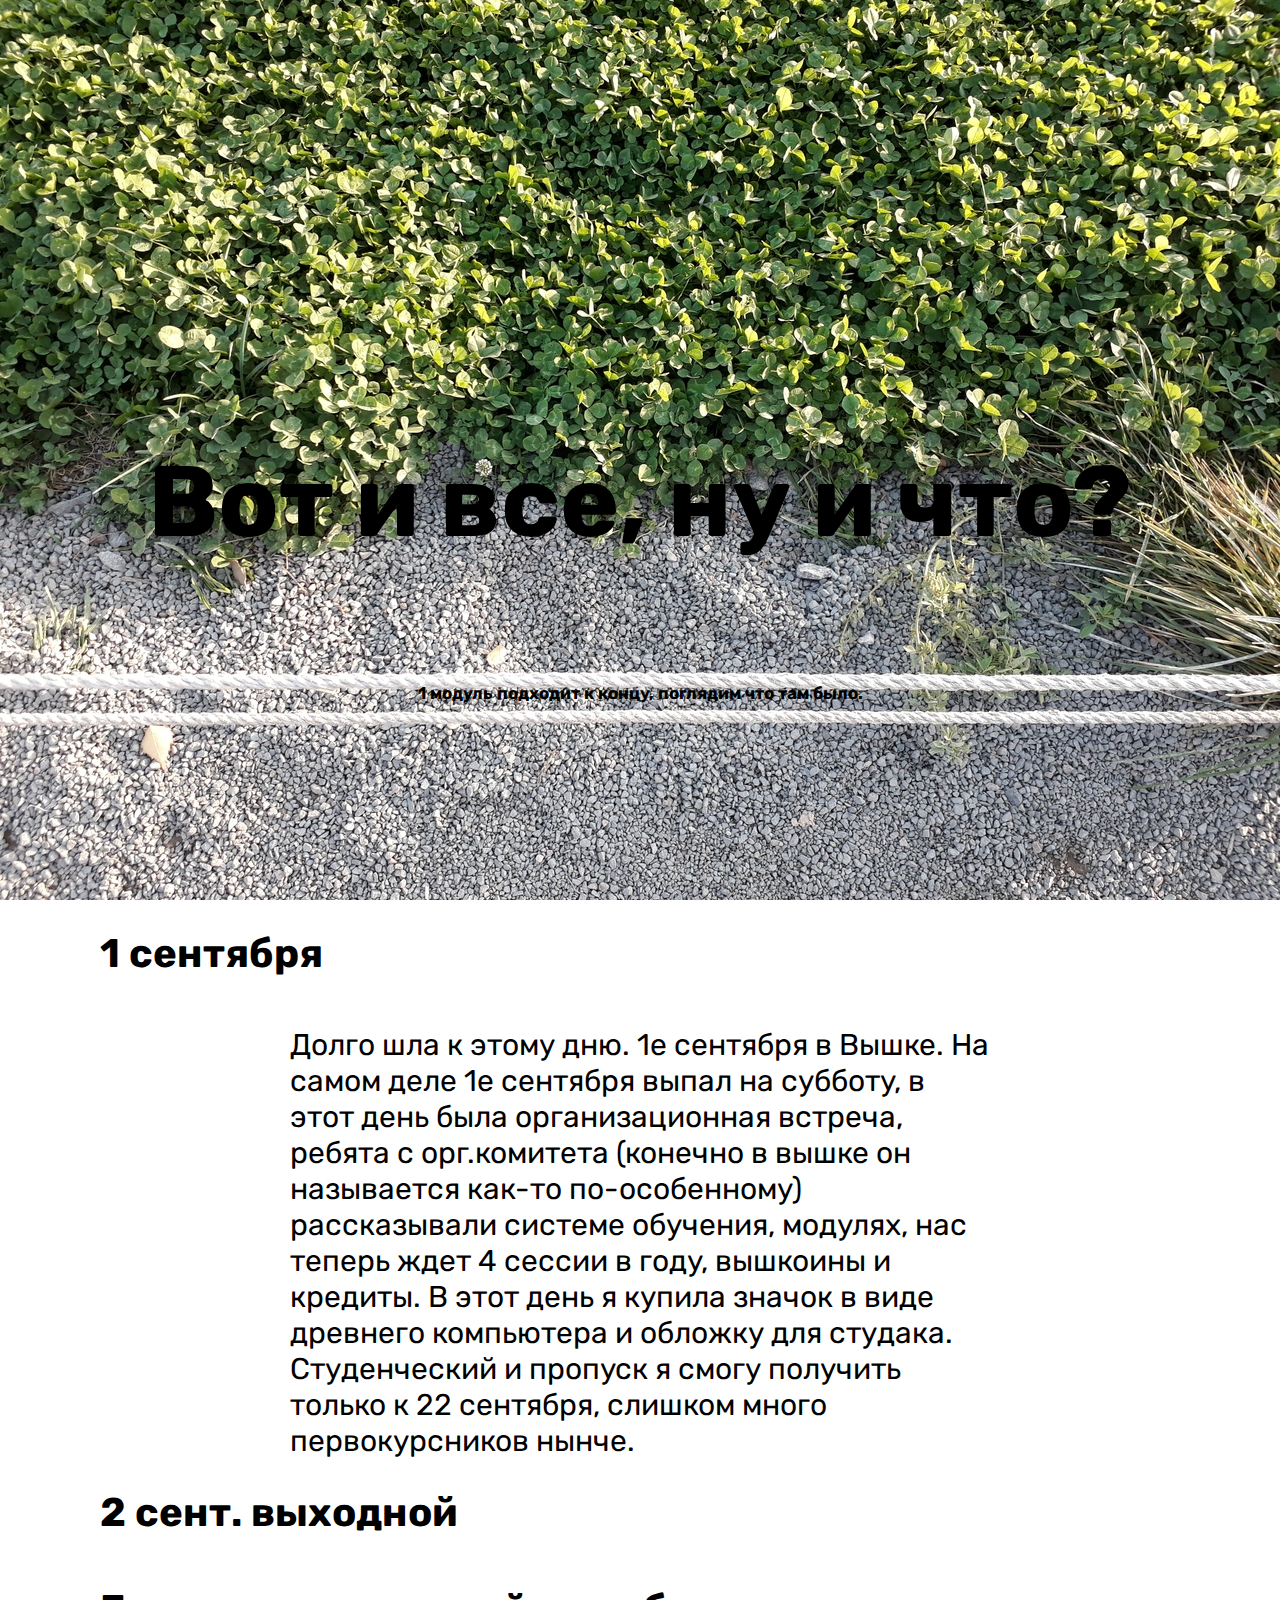
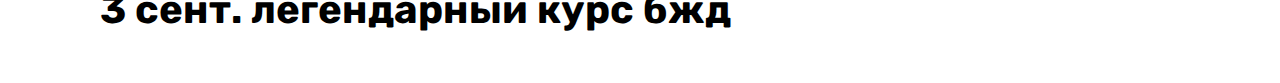
==== dnidnevnik.html @ 748bb82d "новыедополнения, вт вечер" ====
<!DOCTYPE html>
<html>
  <head>
    <meta charset="utf-8">
    <title> Дни идут </title>
    <link rel="stylesheet" href="style.css">
  </head>
  <body>
    <section>
      <h1>Вот и все, ну и что?</h1>
      <p>1 модуль подходит к концу, поглядим что там было.</p>
    </section>

    <h2>1 сентября</h2>
    <p>
      Долго шла к этому дню. 1е сентября в Вышке. На самом деле 1е сентября выпал на субботу, в этот день была организационная встреча, ребята с орг.комитета (конечно в вышке он называется как-то по-особенному) рассказывали системе обучения, модулях, нас теперь ждет 4 сессии в году, вышкоины и кредиты.
      В этот день я купила  значок в виде древнего компьютера и обложку для студака. Студенческий и пропуск я смогу получить только к 22 сентября, слишком много первокурсников нынче.
   </p>
    <h2>2 сент. выходной</h2>
    <h2>3 сент. легендарный курс бжд</h2>






  </body>
---- style.css ----
@import "reset.css";
@import url('https://fonts.googleapis.com/css?family=Rubik:400,500,500i,700,900,900i&subset=cyrillic,latin-ext');
body {
  color: black;
  -webkit-font-smoothing: antialiased;
  -moz-osx-font-smoothing: grayscale;
  font-family: 'Rubik', sans-serif;
  margin: 0 auto;
}
p, h2 {
  width: 700px;
  margin: 0 auto;
}
section {
  position: relative;
  height: 100vh;
  background-size: cover;
  background-position: center;
  background-image: url("bg.jpg");
  display: flex;
  text-align: center;
  flex-direction: column;
  justify-content: center;
  align-items: center;
}
h1 {
  font-size: 100px;
  font-weight: bold;
  position: absolute;
  margin-top: 170px;
}
section p {
  font-size: 17px;
  font-weight: bold;
  margin: 0 auto;
  margin-bottom:-485px;
}
p {
  font-size: 30px;
}
h2 {
  margin-left: 100px;
  margin-top: 30px;
  margin-bottom: 50px;
  font-size: 40px;
}
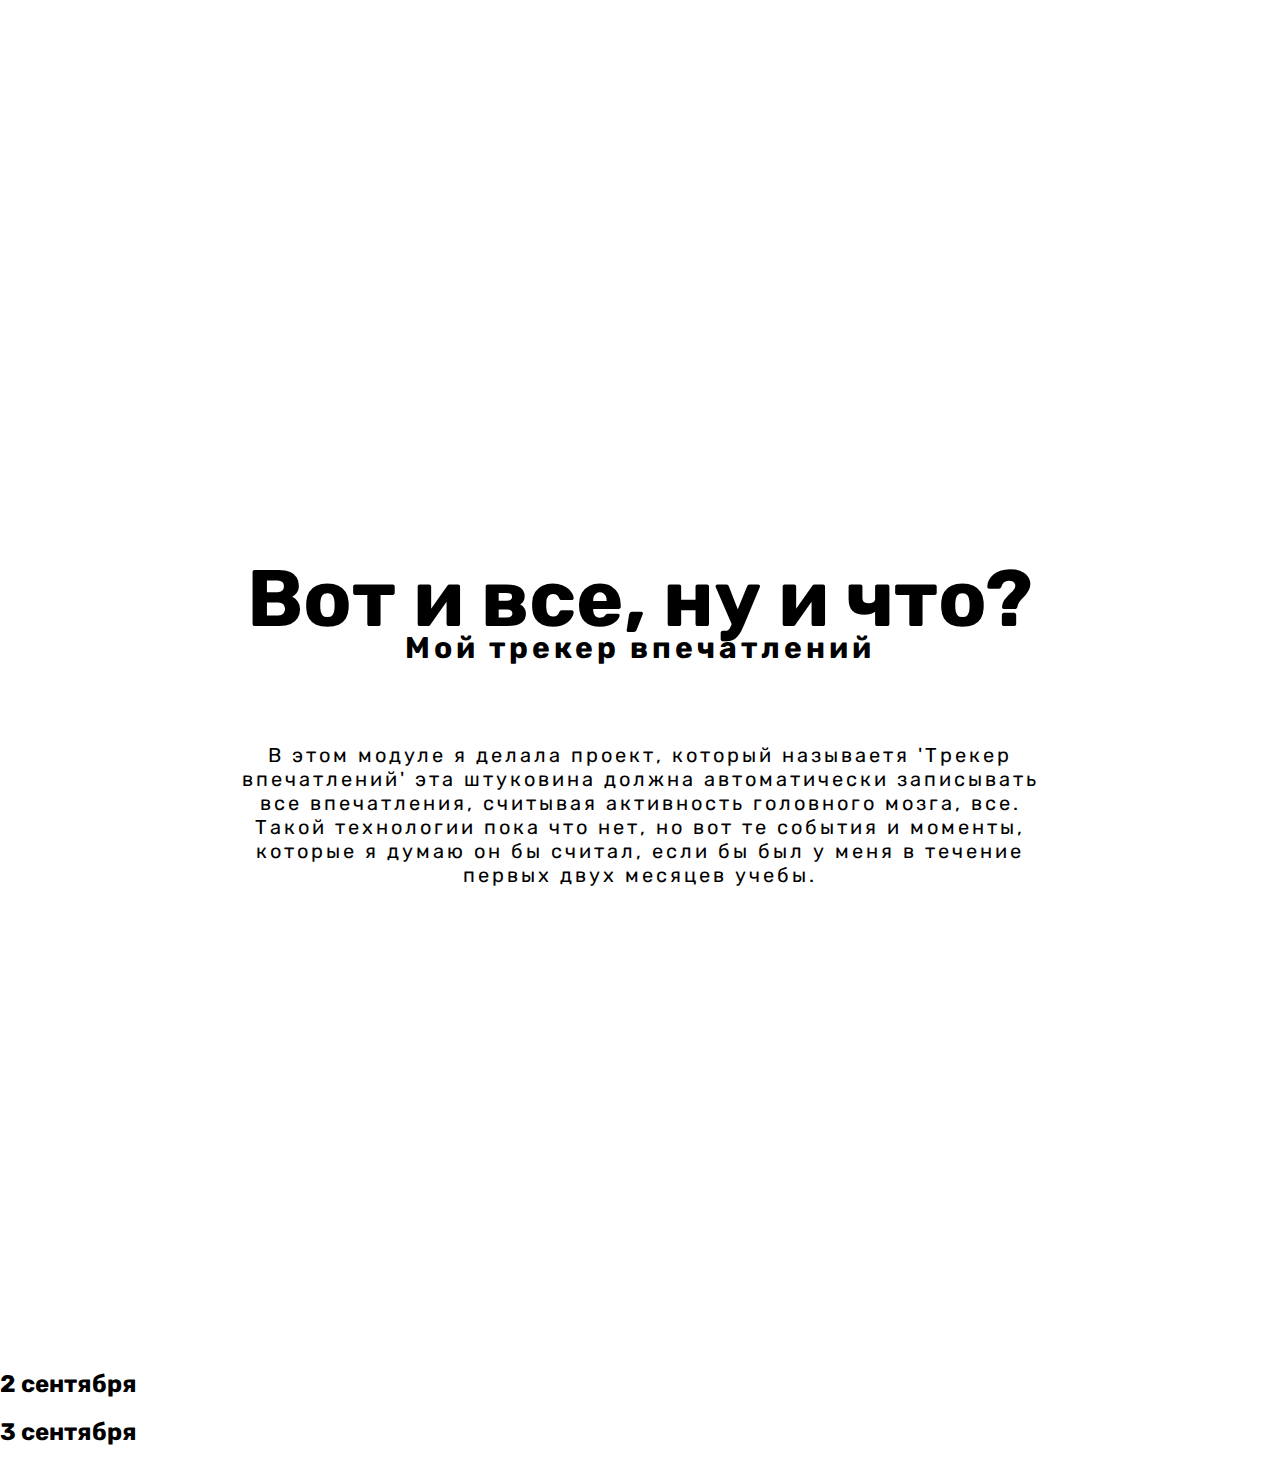
==== commit 5bad45b3: "переделала фон," ====
--- a/dnidnevnik.html
+++ b/dnidnevnik.html
@@ -8,16 +8,22 @@
   <body>
     <section>
       <h1>Вот и все, ну и что?</h1>
-      <p>1 модуль подходит к концу, поглядим что там было.</p>
+      <h2>Мой трекер впечатлений</h2>
+      <p>
+        В этом модуле я делала проект, который называетя 'Трекер впечатлений' эта штуковина должна автоматически записывать все впечатления, считывая активность головного мозга, все. Такой технологии пока что нет, но вот те события и моменты, которые я думаю он бы считал, если бы был у меня в течение первых двух месяцев учебы.
+      </p>
     </section>
+    <div class="box1">
+      <h2>2 сентября</h2>
+      <p>
 
-    <h2>1 сентября</h2>
-    <p>
-      Долго шла к этому дню. 1е сентября в Вышке. На самом деле 1е сентября выпал на субботу, в этот день была организационная встреча, ребята с орг.комитета (конечно в вышке он называется как-то по-особенному) рассказывали системе обучения, модулях, нас теперь ждет 4 сессии в году, вышкоины и кредиты.
-      В этот день я купила  значок в виде древнего компьютера и обложку для студака. Студенческий и пропуск я смогу получить только к 22 сентября, слишком много первокурсников нынче.
-   </p>
-    <h2>2 сент. выходной</h2>
-    <h2>3 сент. легендарный курс бжд</h2>
+      </p>
+      <h2>3 сентября</h2>
+    </div>
+
+
+
+
 
 
 
--- a/style.css
+++ b/style.css
@@ -7,16 +7,12 @@
   font-family: 'Rubik', sans-serif;
   margin: 0 auto;
 }
-p, h2 {
-  width: 700px;
-  margin: 0 auto;
-}
 section {
   position: relative;
-  height: 100vh;
+  height: 150vh;
   background-size: cover;
   background-position: center;
-  background-image: url("bg.jpg");
+  background-image: url("nu13.jpg");
   display: flex;
   text-align: center;
   flex-direction: column;
@@ -24,23 +20,25 @@
   align-items: center;
 }
 h1 {
-  font-size: 100px;
+  position: absolute;
+  font-size: 80px;
   font-weight: bold;
-  position: absolute;
-  margin-top: 170px;
+  margin-top: -100px;
+}
+section h2 {
+position: absolute;
+margin-top: -30px;
+font-size: 30px;
+letter-spacing: 4px;
 }
 section p {
-  font-size: 17px;
-  font-weight: bold;
-  margin: 0 auto;
-  margin-bottom:-485px;
+  position: absolute;
+  margin-top: 300px;
+  font-size: 20px;
+  letter-spacing: 3px;
+  width: 800px;
 }
-p {
-  font-size: 30px;
+.box1 {
+   position: relative;
+   margin: 0 auto;
 }
-h2 {
-  margin-left: 100px;
-  margin-top: 30px;
-  margin-bottom: 50px;
-  font-size: 40px;
-}
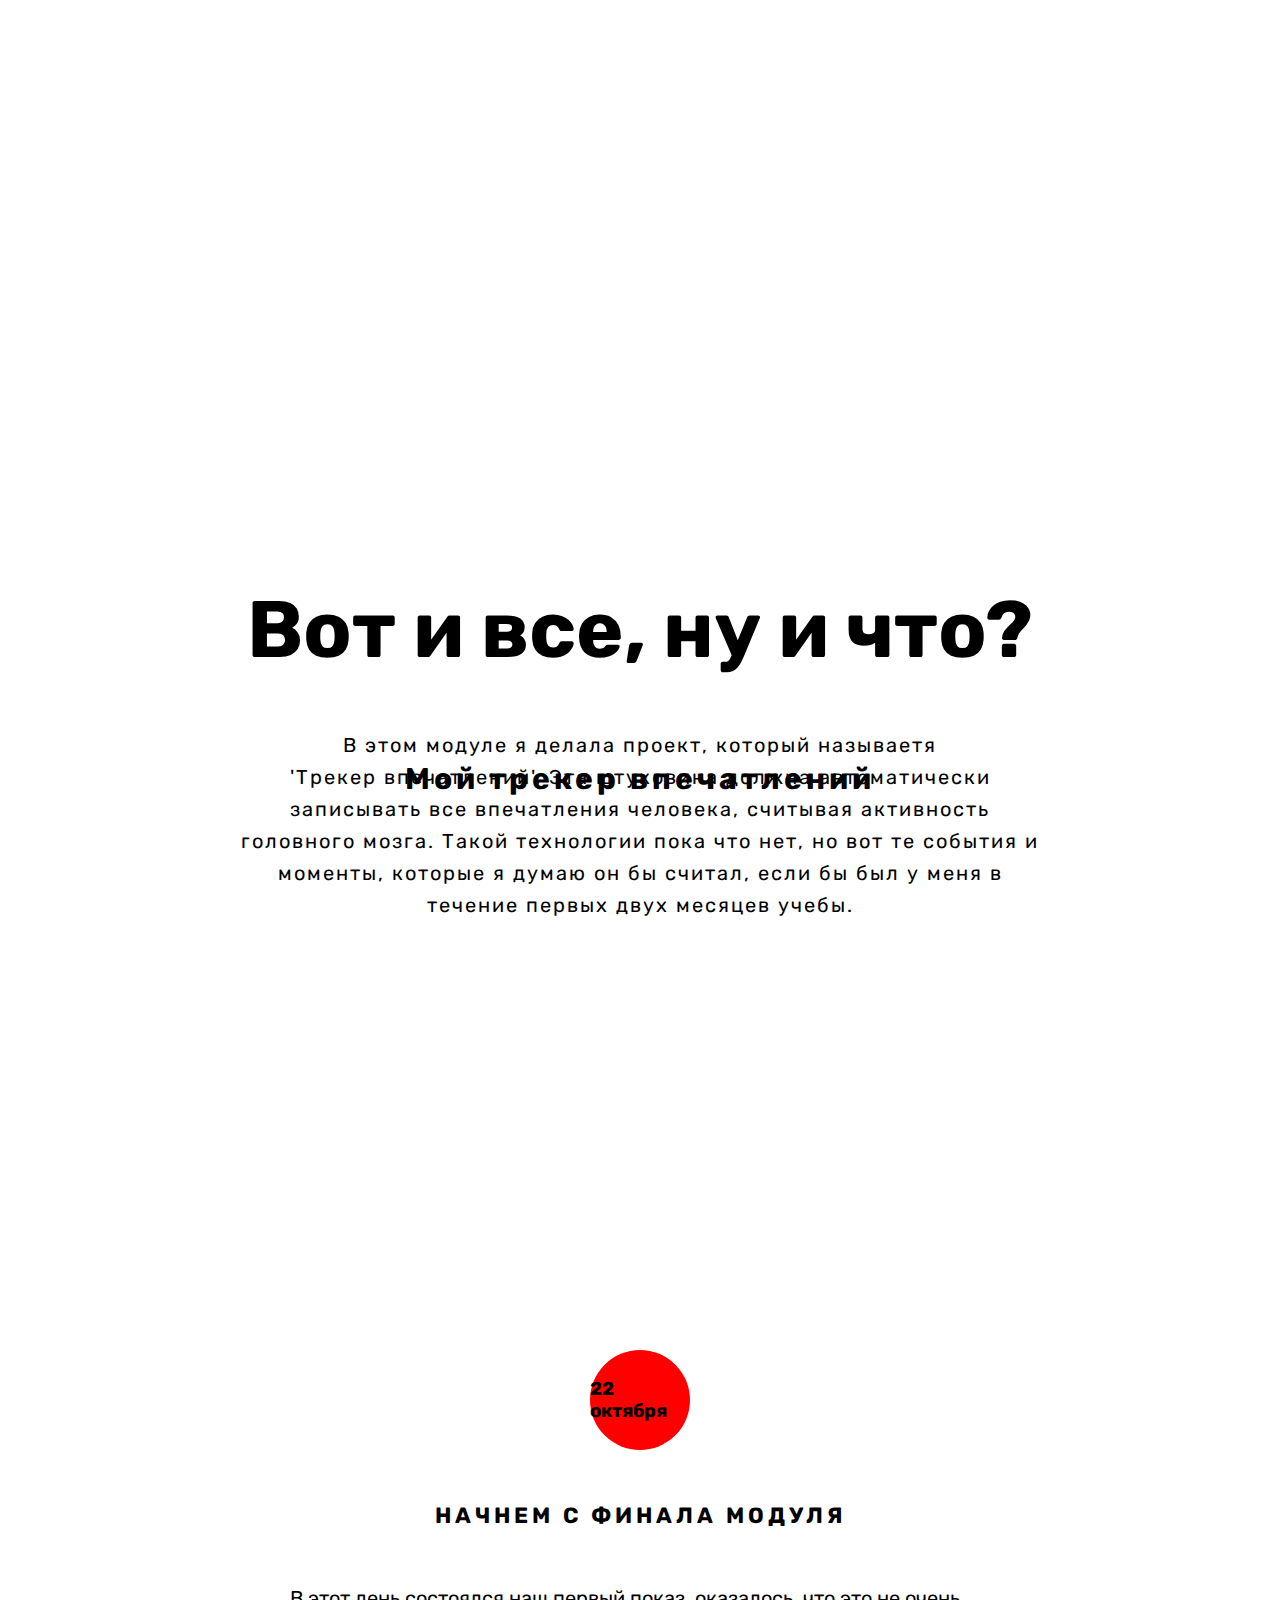
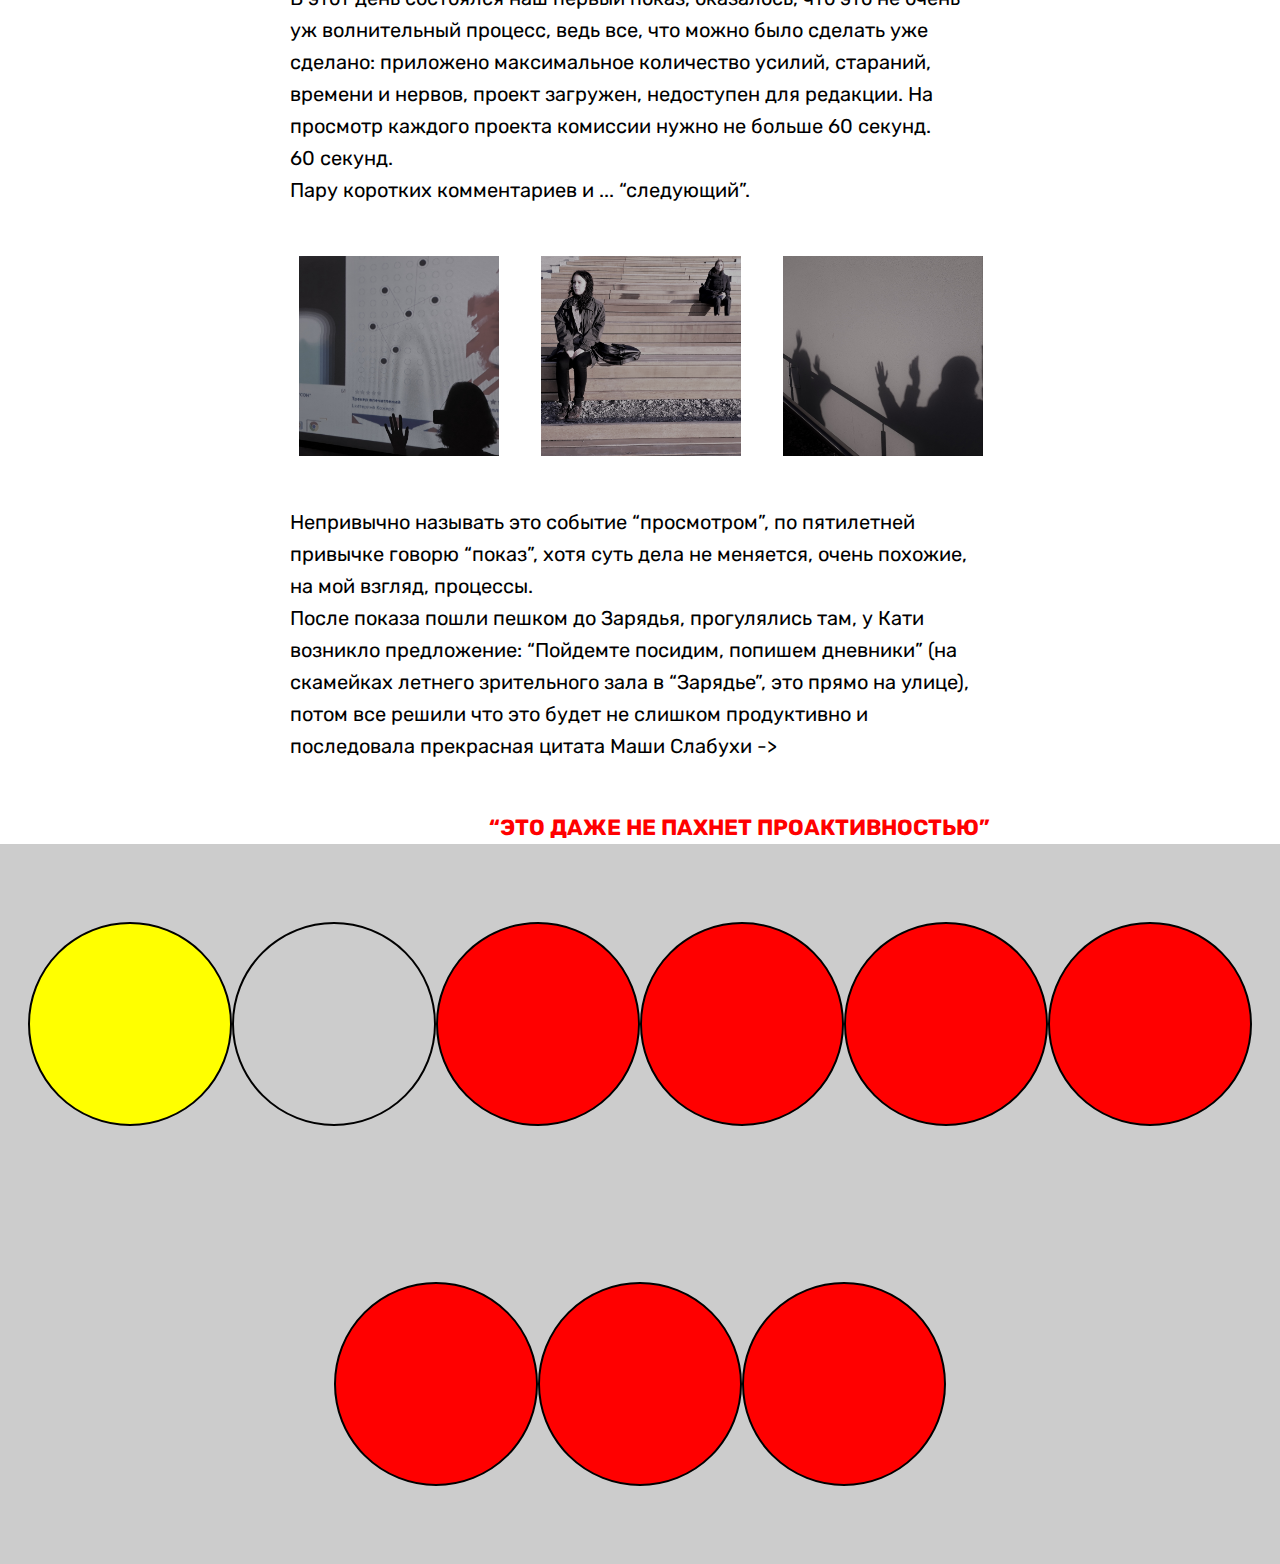
==== commit d9eb01a6: "позиционирование фотографий" ====
--- a/dnidnevnik.html
+++ b/dnidnevnik.html
@@ -10,15 +10,32 @@
       <h1>Вот и все, ну и что?</h1>
       <h2>Мой трекер впечатлений</h2>
       <p>
-        В этом модуле я делала проект, который называетя 'Трекер впечатлений' эта штуковина должна автоматически записывать все впечатления, считывая активность головного мозга, все. Такой технологии пока что нет, но вот те события и моменты, которые я думаю он бы считал, если бы был у меня в течение первых двух месяцев учебы.
+        В этом модуле я делала проект, который называетя <br> 'Трекер впечатлений'. Эта штуковина должна автоматически записывать все впечатления человека, считывая активность головного мозга. Такой технологии пока что нет, но вот те события и моменты, которые я думаю он бы считал, если бы был у меня в течение первых двух месяцев учебы.
       </p>
     </section>
     <div class="box1">
-      <h2>2 сентября</h2>
-      <p>
+      <h3>22 октября</h3>
+    </div>
+    <h4>  Начнем с финала модуля</h4>
+    <p>
+     В этот день состоялся наш первый показ, оказалось, что это не очень уж волнительный процесс, ведь все, что можно было сделать уже сделано: приложено максимальное количество усилий, стараний, времени и нервов, проект загружен, недоступен для редакции. На просмотр каждого проекта комиссии нужно не больше 60 секунд.<br>
+      60 секунд.<br>
+      Пару коротких комментариев и ... “следующий”.<br>
+    </p>
+    <div class="box2">
+      <img src="f1.jpg" alt="">
+      <img src="f2.jpg" alt="">
+      <img src="f3.jpg" alt="">
+    </div>
+    <p>
+      Непривычно называть это событие “просмотром”, по пятилетней привычке говорю “показ”, хотя суть дела не меняется, очень похожие, на мой взгляд,  процессы. <br>
 
-      </p>
-      <h2>3 сентября</h2>
+      После показа пошли пешком до Зарядья, прогулялись там, у Кати возникло предложение: “Пойдемте посидим, попишем дневники”  (на скамейках летнего зрительного зала в “Зарядье”, это прямо на улице), потом все решили что это будет не слишком продуктивно и последовала прекрасная цитата Маши Слабухи ->
+    </p>
+
+      <blockquote>
+        “Это даже не пахнет проактивностью”
+      </blockquote>
     </div>
 
 
@@ -26,8 +43,48 @@
 
 
 
+  </body>
 
 
+  <style>
+.container{
+background-color: #ccc;
+widh:80vw;
+height:80vh;
+display:flex;
+flex-direction:column;
+align-items: center;
+justify-content: center;
+flex-flow: wrap;
+}
+.box-1{
+background-color: yellow;
 
+}
+.box-2, .box-1, .box-3 {
+background-image:url(http://placekitten.com/300/300);
+width:200px;
+height:200px;
+background-size: cover;
+border-radius: 50%;
+border:2px solid black;
+}
+.box-3{
+background-color: red;
 
-  </body>
+}
+</style>
+<body>
+<div class="container">
+<div class="box-1"></div>
+<div class="box-2"></div>
+<div class="box-3"></div>
+<div class="box-3"></div>
+<div class="box-3"></div>
+<div class="box-3"></div>
+<div class="box-3"></div>
+<div class="box-3"></div>
+<div class="box-3"></div>
+
+</div>
+</body>
--- a/style.css
+++ b/style.css
@@ -8,7 +8,6 @@
   margin: 0 auto;
 }
 section {
-  position: relative;
   height: 150vh;
   background-size: cover;
   background-position: center;
@@ -20,25 +19,71 @@
   align-items: center;
 }
 h1 {
-  position: absolute;
   font-size: 80px;
   font-weight: bold;
-  margin-top: -100px;
 }
 section h2 {
-position: absolute;
-margin-top: -30px;
+margin-top: 30px;
 font-size: 30px;
 letter-spacing: 4px;
 }
 section p {
+  font-size: 22px;
   position: absolute;
   margin-top: 300px;
   font-size: 20px;
-  letter-spacing: 3px;
+  letter-spacing: 2px;
   width: 800px;
+  text-align: center;
+}
+p, blockquote, h4 {
+  width: 700px;
+  margin: 0 auto;
+  margin-top: 50px;
+  line-height: 32px;
+}
+blockquote {
+  font-size: 22px;
+  color: red;
+  font-weight: bold;
+  text-transform: uppercase;
+  text-align: right;
+}
+p {
+  text-align: left;
+  font-size: 20px;
+}
+h4 {
+  font-size: 22px;
+  letter-spacing: 4px;
+  text-align: center;
+  text-transform: uppercase;
 }
 .box1 {
-   position: relative;
-   margin: 0 auto;
+  margin: 0 auto;
+  font-weight: bold;
+  background-color: red;
+  width:100px;
+  height:100px;
+  display:flex;
+  align-items: center;
+  justify-content: center;
+  border-radius: 50%;
 }
+.box2 {
+    margin-top: 50px;
+    margin-bottom: 50px;
+    display: flex;
+    align-items: center;
+    flex-direction: row;
+    justify-content: center;
+}
+.box2 img {
+  margin-left: 22px;
+  margin-right: 20px;
+  display: flex;
+  width:200px;
+  height:200px;
+  align-items: center;
+  flex-direction: row;
+}
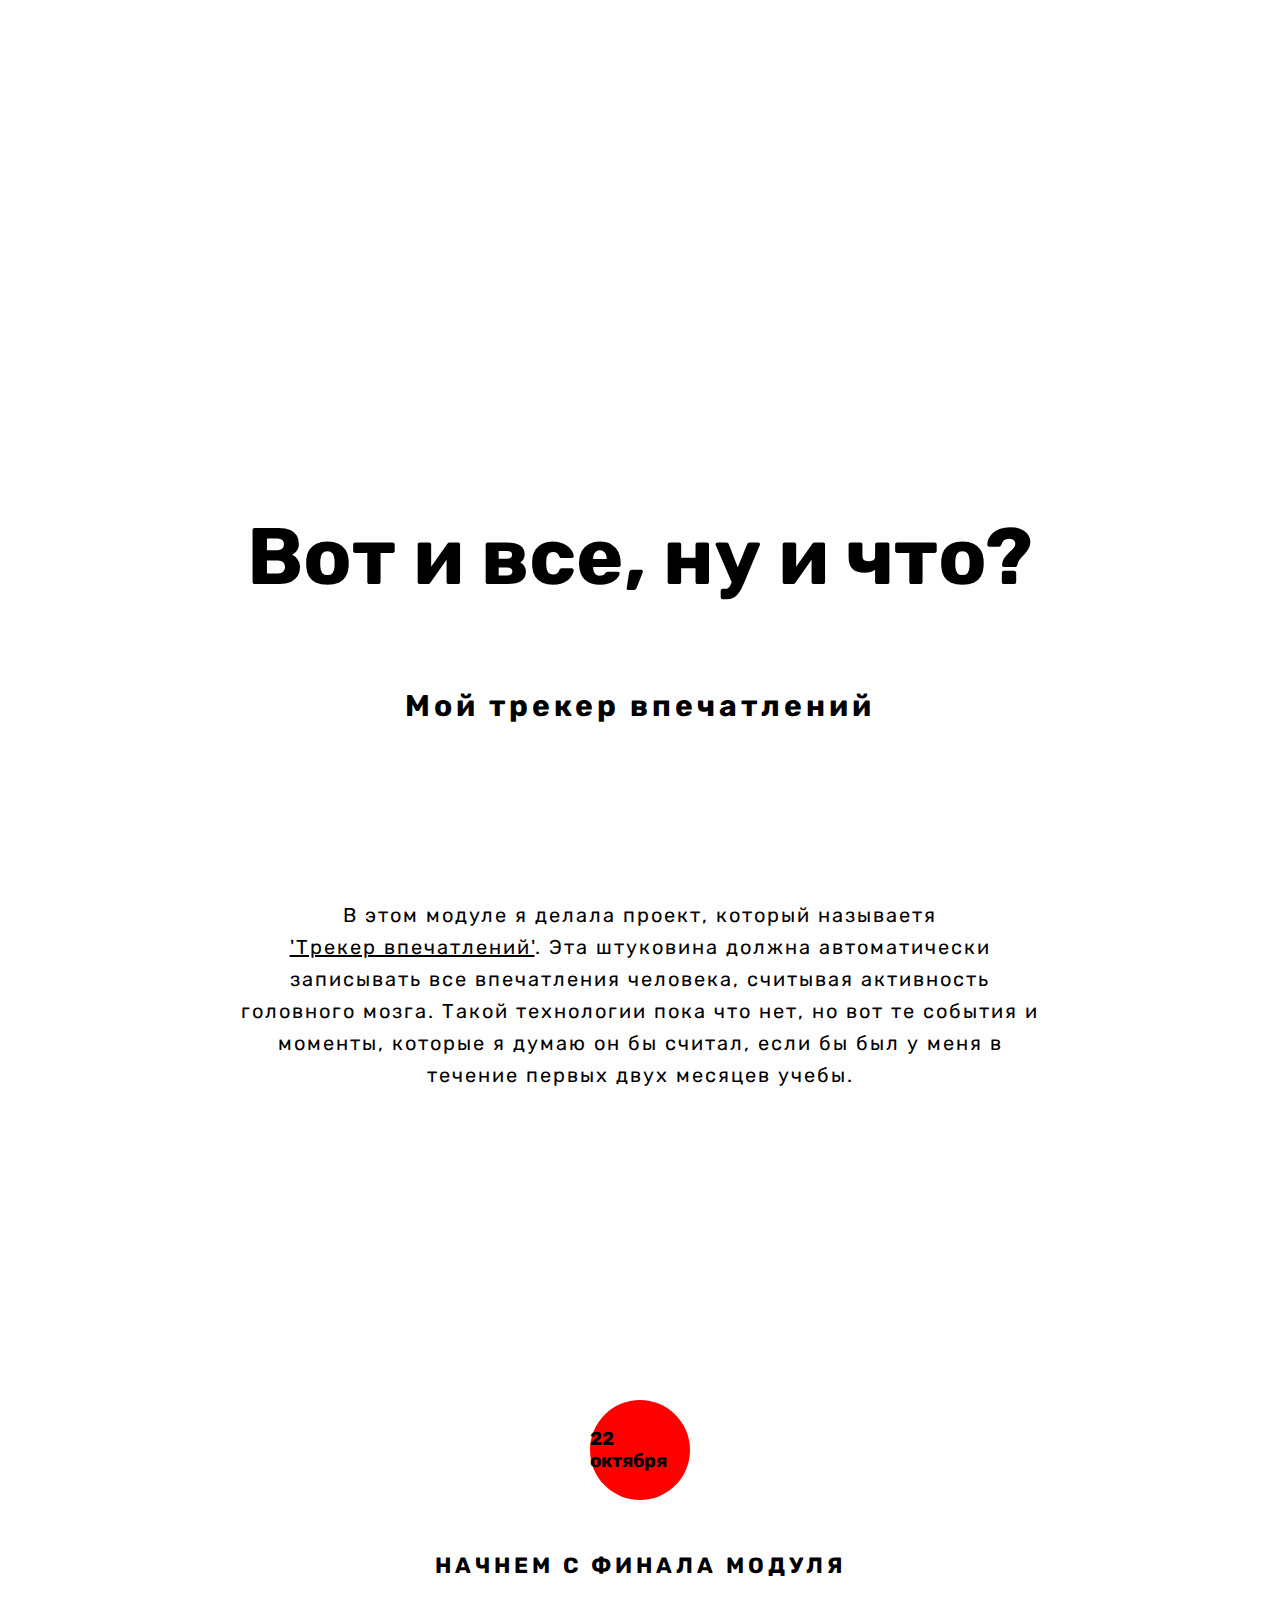
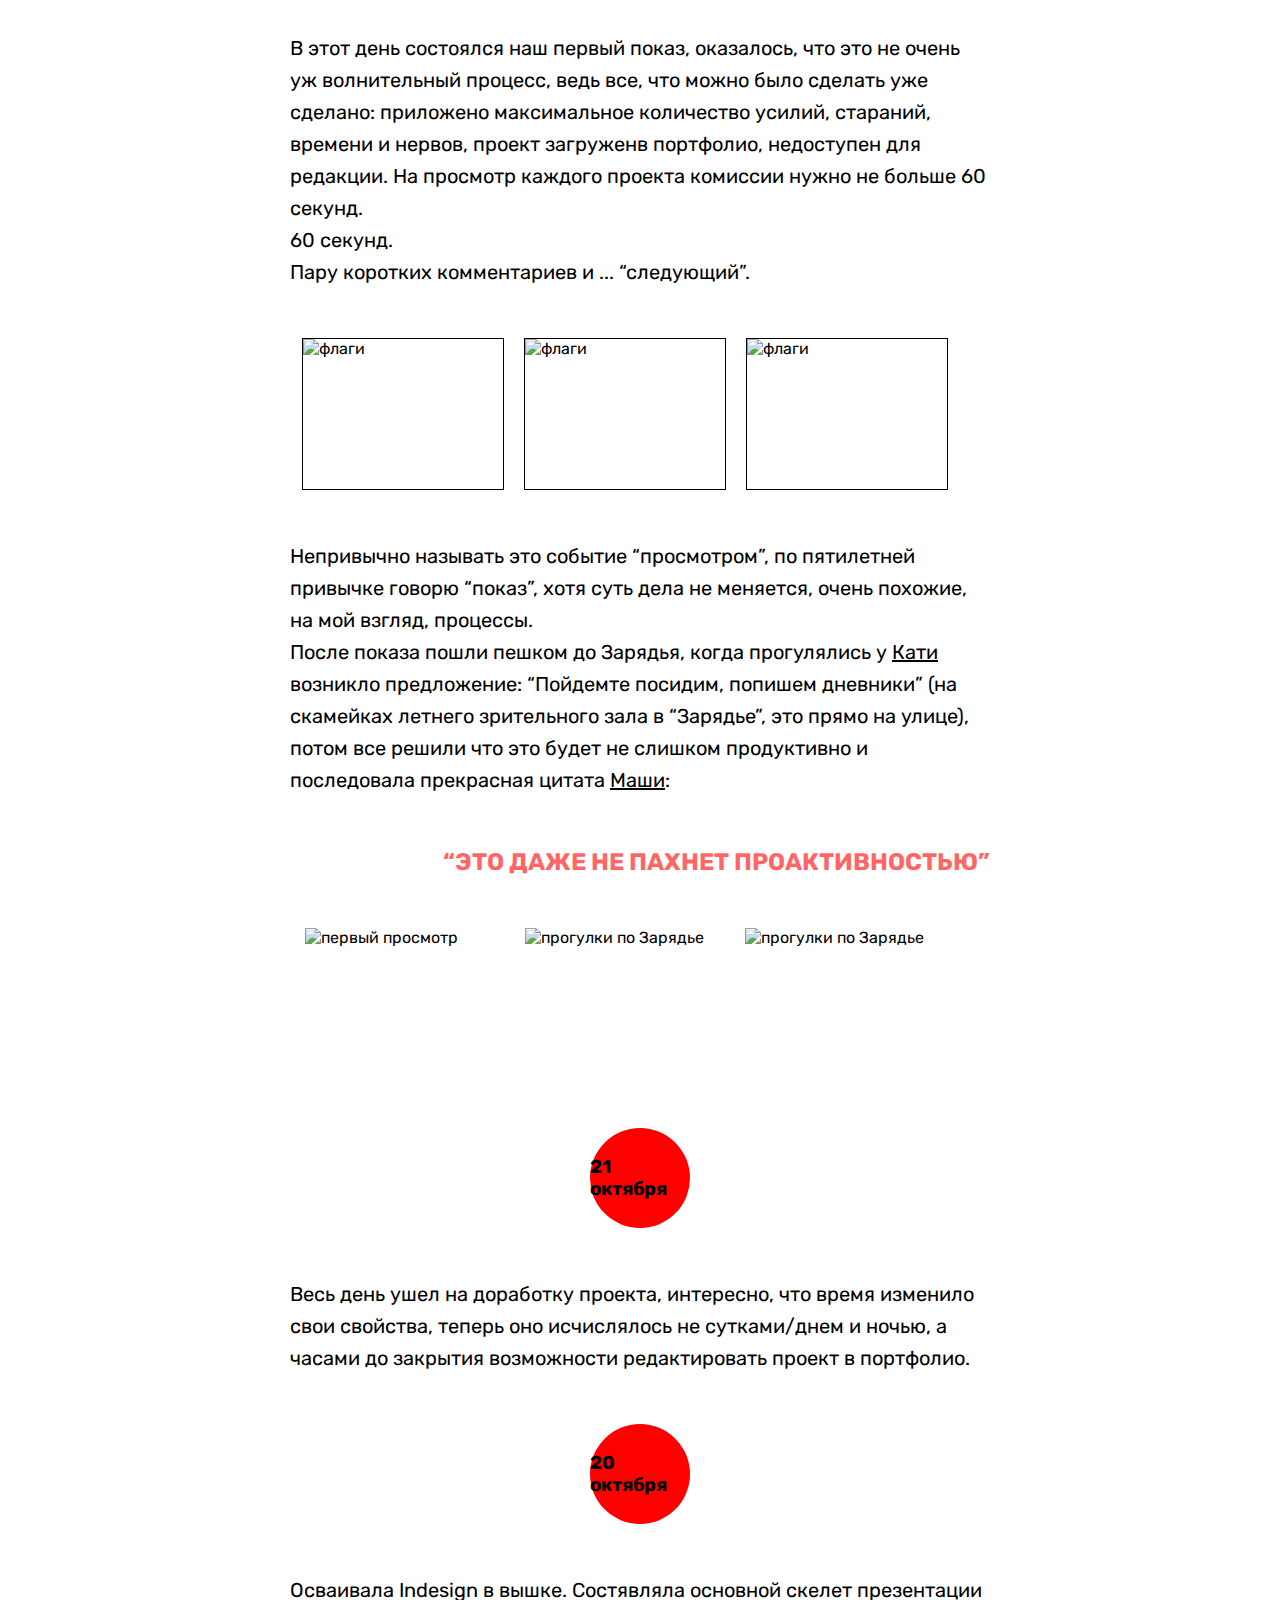
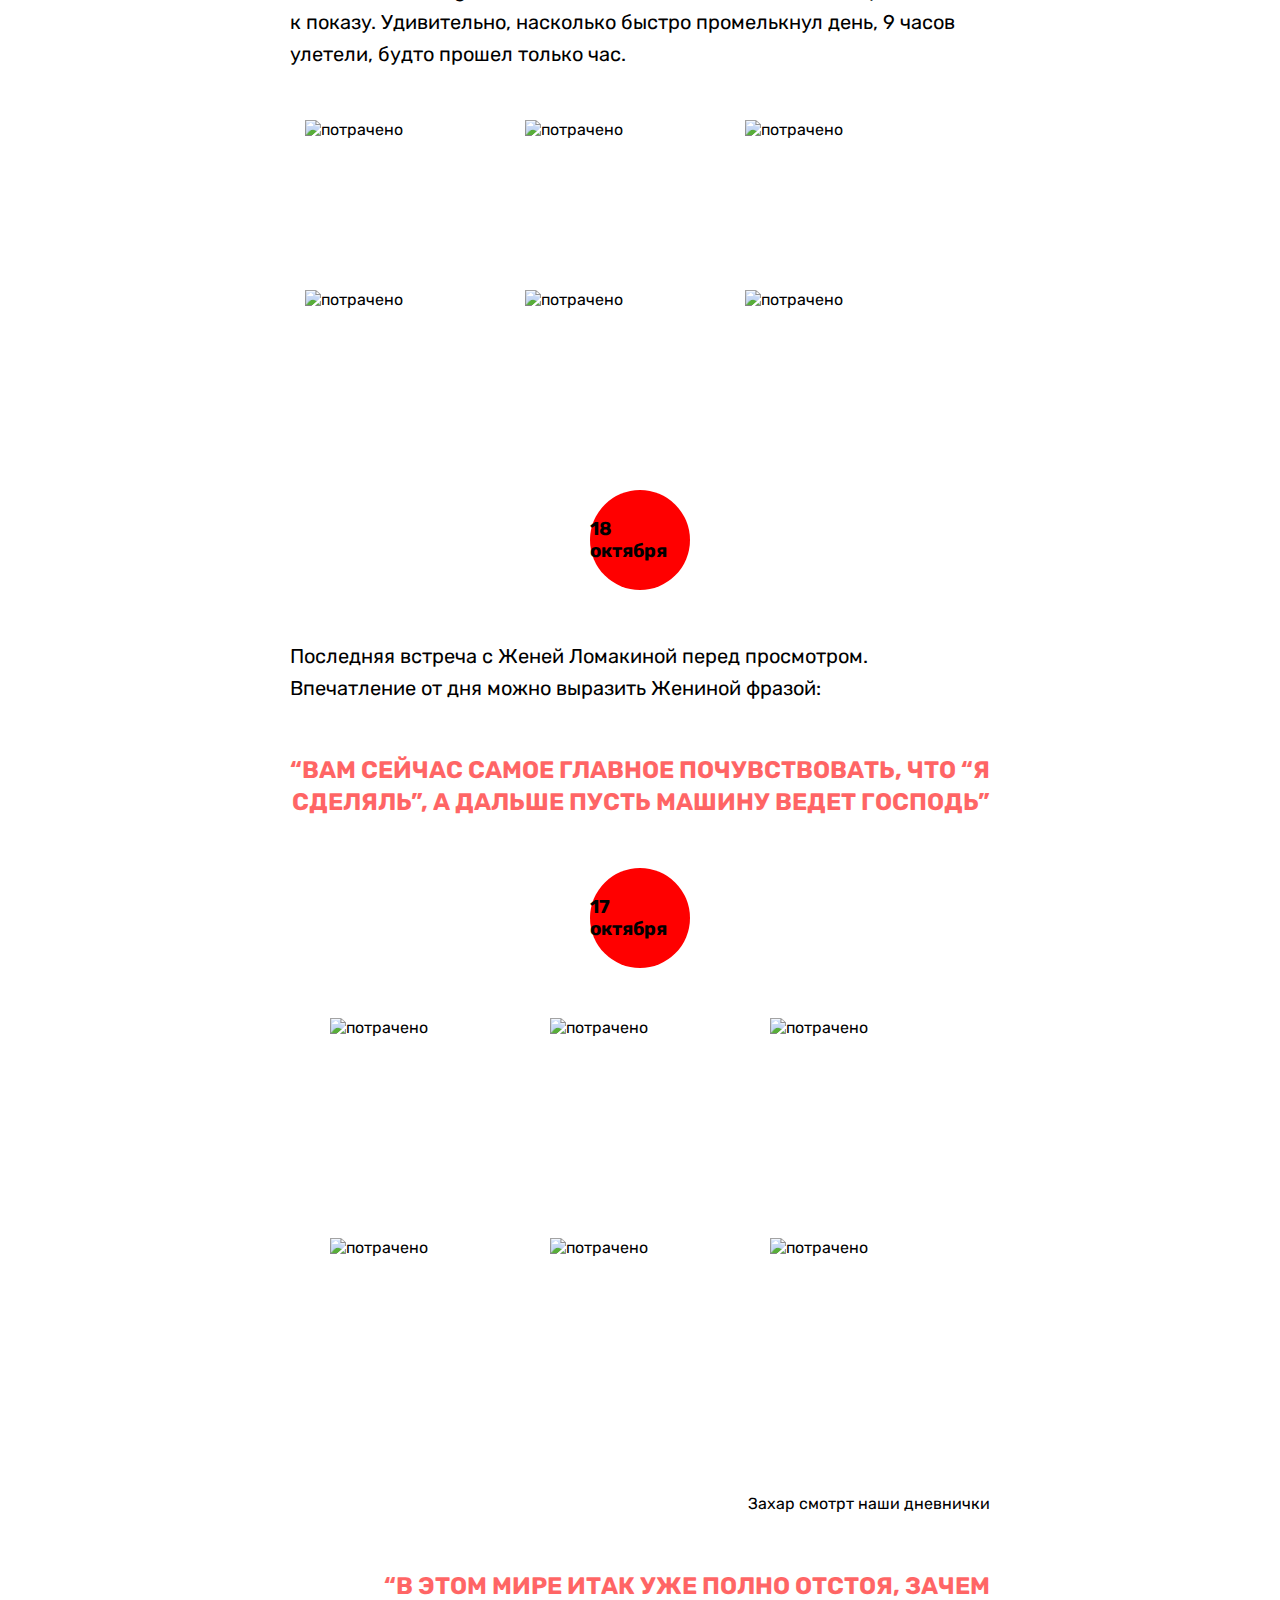
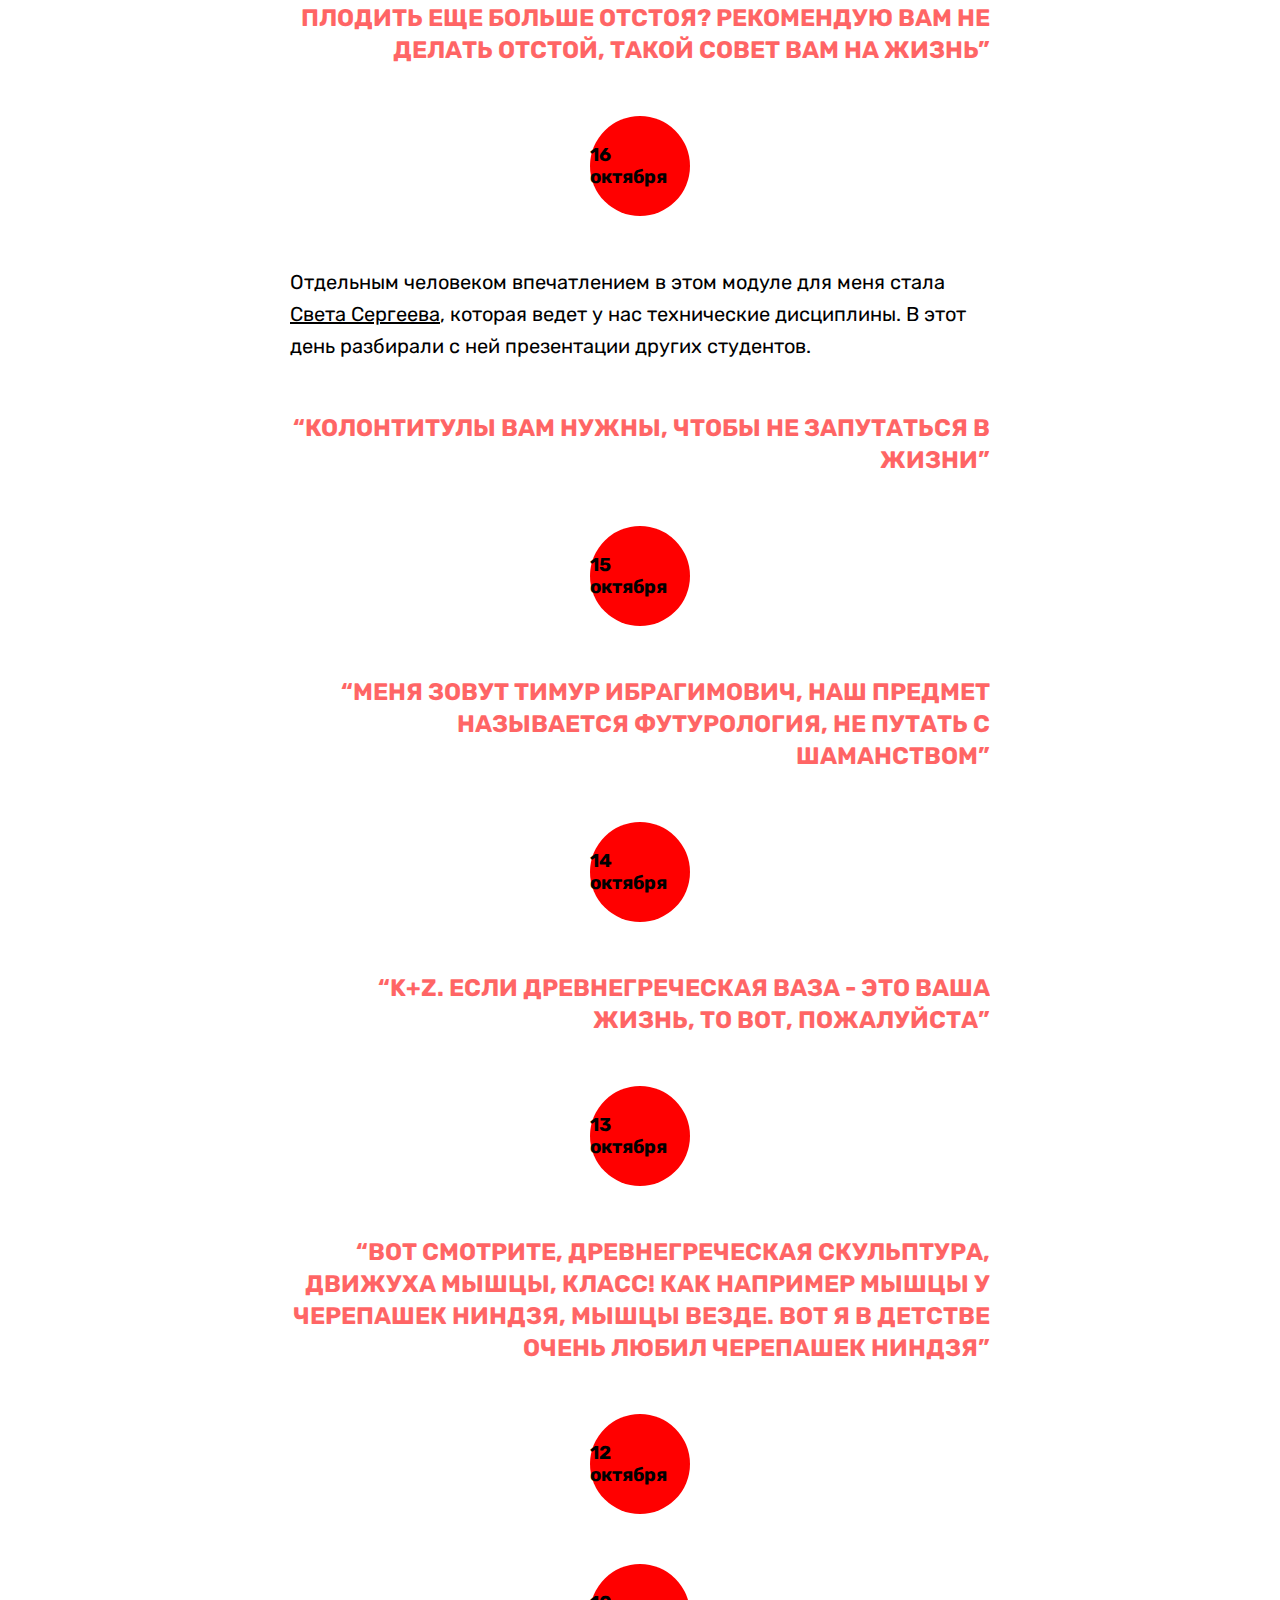
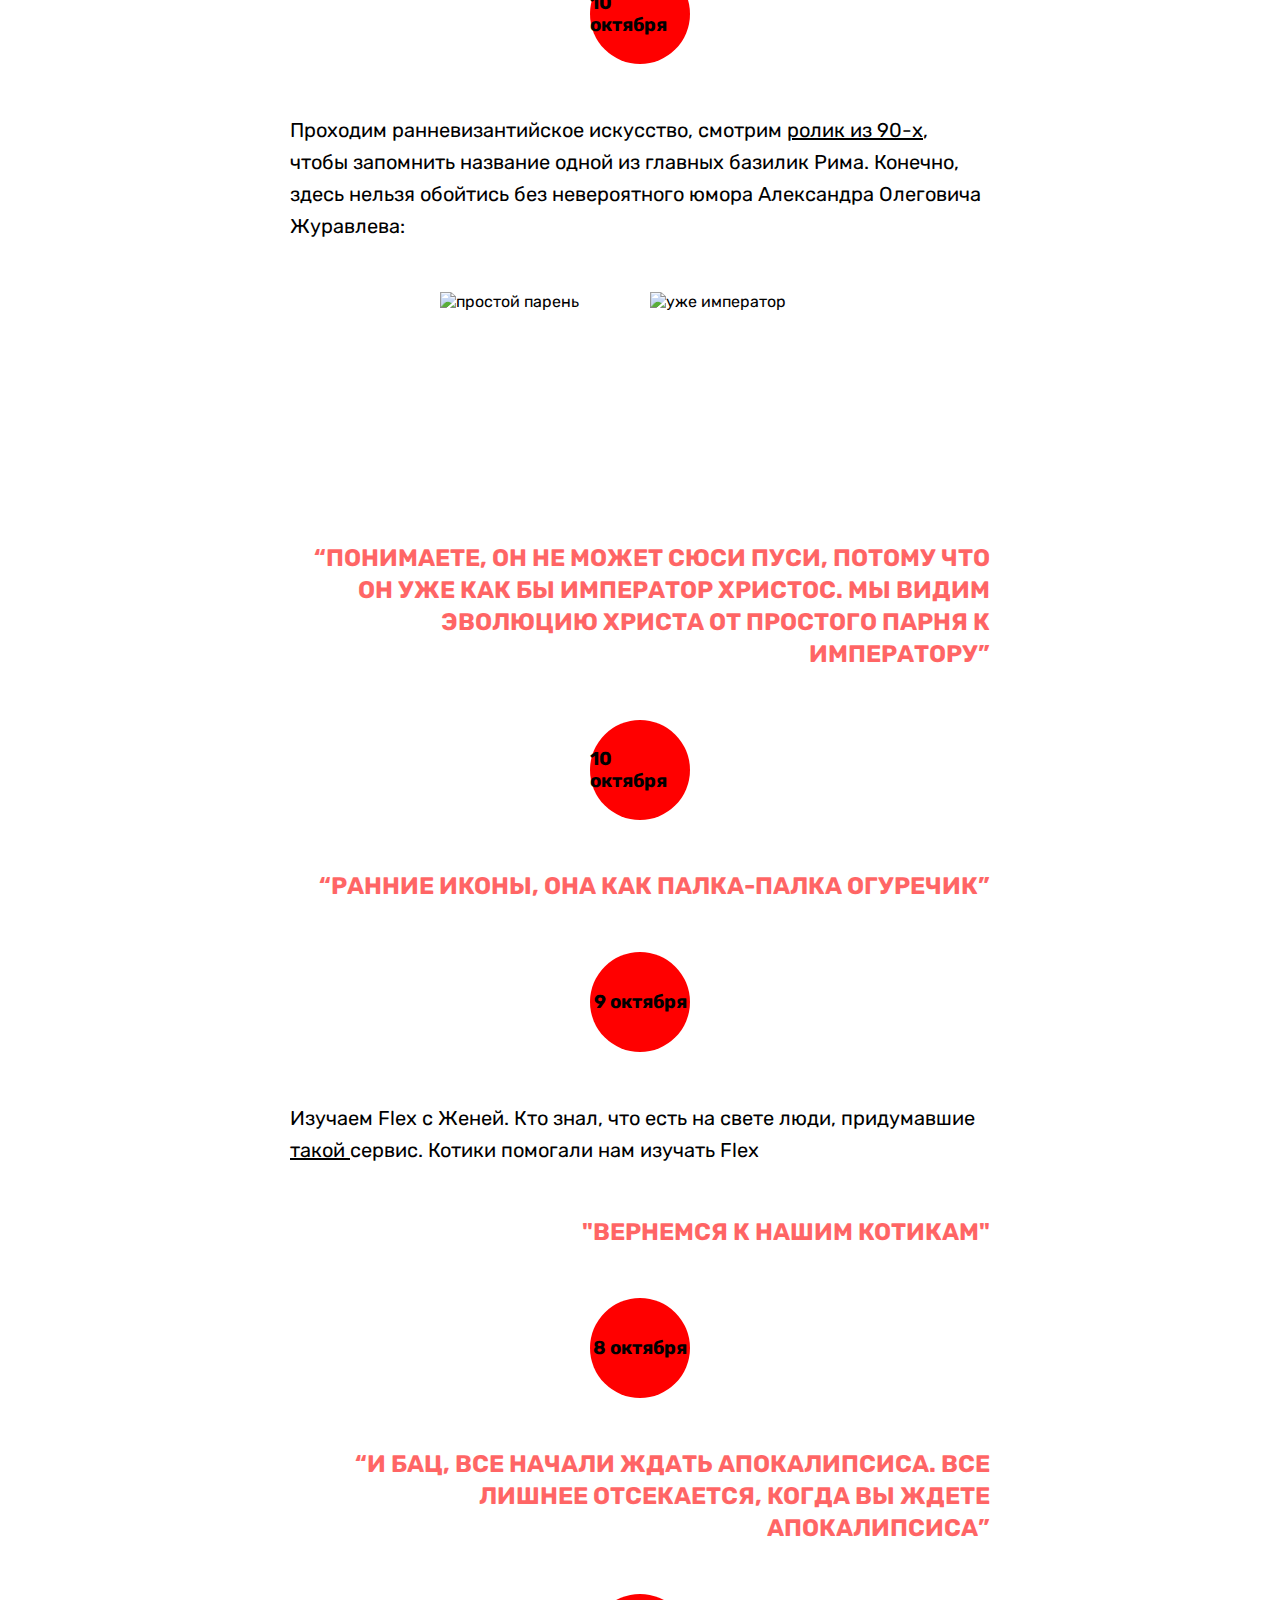
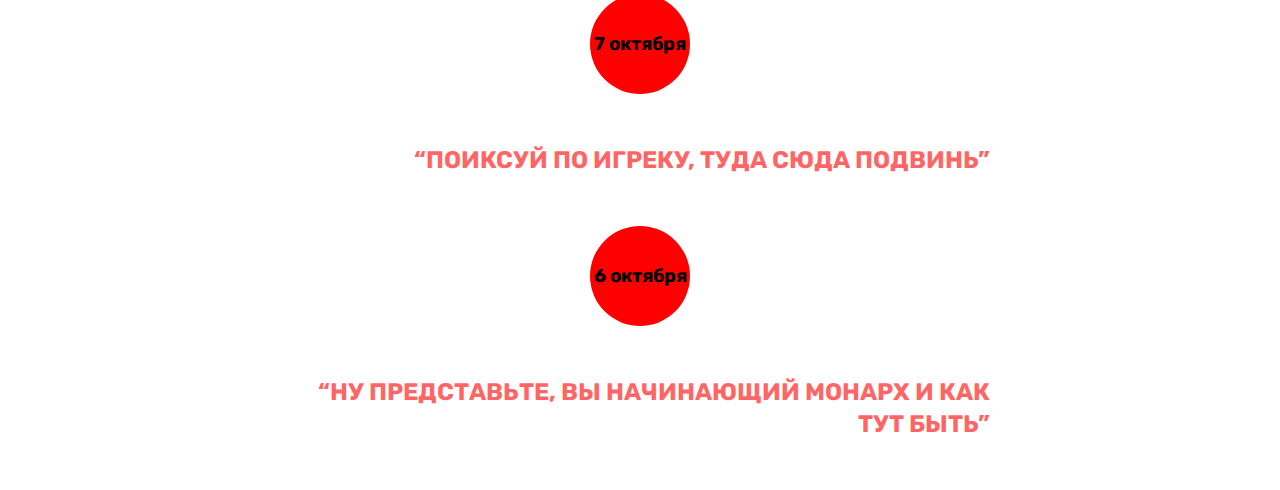
==== commit a2f619aa: "мелочи и ровнее код" ====
--- a/dnidnevnik.html
+++ b/dnidnevnik.html
@@ -10,7 +10,7 @@
       <h1>Вот и все, ну и что?</h1>
       <h2>Мой трекер впечатлений</h2>
       <p>
-        В этом модуле я делала проект, который называетя <br> 'Трекер впечатлений'. Эта штуковина должна автоматически записывать все впечатления человека, считывая активность головного мозга. Такой технологии пока что нет, но вот те события и моменты, которые я думаю он бы считал, если бы был у меня в течение первых двух месяцев учебы.
+        В этом модуле я делала проект, который называетя <br> <a href="http://portfolio.hse.ru/Project/43268" target="_blank">'Трекер впечатлений'</a>. Эта штуковина должна автоматически записывать все впечатления человека, считывая активность головного мозга. Такой технологии пока что нет, но вот те события и моменты, которые я думаю он бы считал, если бы был у меня в течение первых двух месяцев учебы.
       </p>
     </section>
     <div class="box1">
@@ -18,25 +18,154 @@
     </div>
     <h4>  Начнем с финала модуля</h4>
     <p>
-     В этот день состоялся наш первый показ, оказалось, что это не очень уж волнительный процесс, ведь все, что можно было сделать уже сделано: приложено максимальное количество усилий, стараний, времени и нервов, проект загружен, недоступен для редакции. На просмотр каждого проекта комиссии нужно не больше 60 секунд.<br>
+     В этот день состоялся наш первый показ, оказалось, что это не очень уж волнительный процесс, ведь все, что можно было сделать уже сделано: приложено максимальное количество усилий, стараний, времени и нервов, проект загруженв портфолио, недоступен для редакции. На просмотр каждого проекта комиссии нужно не больше 60 секунд.<br>
       60 секунд.<br>
       Пару коротких комментариев и ... “следующий”.<br>
     </p>
     <div class="box2">
-      <img src="f1.jpg" alt="">
-      <img src="f2.jpg" alt="">
-      <img src="f3.jpg" alt="">
+      <img src="f4.jpg" alt="флаги">
+      <img src="f5.jpg" alt="флаги">
+      <img src="f6.jpg" alt="флаги">
     </div>
     <p>
       Непривычно называть это событие “просмотром”, по пятилетней привычке говорю “показ”, хотя суть дела не меняется, очень похожие, на мой взгляд,  процессы. <br>
+      После показа пошли пешком до Зарядья, когда прогулялись  у <a href="https://vk.com/fxfhjnbvfees" target="_blank"> Кати</a> возникло предложение: “Пойдемте посидим, попишем дневники”  (на скамейках летнего зрительного зала в “Зарядье”, это прямо на улице), потом все решили что это будет не слишком продуктивно и последовала прекрасная цитата <a href="https://vk.com/0ll999" target="_blank">Маши</a>:
+    </p>
+    <blockquote>
+      “Это даже не пахнет проактивностью”
+    </blockquote>
+    <div class="box3">
+      <img src="j1.jpg" alt="первый просмотр">
+      <img src="j2.jpg" alt="прогулки по Зарядье">
+      <img src="j3.jpg" alt="прогулки по Зарядье">
+    </div>
+    <div class="box1">
+      <h3>21 октября</h3>
+    </div>
+   <p>
+			Весь день ушел на доработку проекта, интересно, что время изменило свои свойства, теперь оно исчислялось не сутками/днем и ночью, а  часами до закрытия возможности редактировать проект в портфолио.
+   </p>
+   <div class="box1">
+     <h3>20 октября</h3>
+   </div>
+   <p>
+     Осваивала Indesign в вышке. Состявляла основной скелет презентации к показу. Удивительно, насколько быстро промелькнул день, 9 часов улетели, будто прошел только час.
+   </p>
+   <div class="box4">
+     <img src="1w.jpg" alt="потрачено">
+     <img src="2w.jpg" alt="потрачено">
+     <img src="3w.jpg" alt="потрачено">
+    </div>
+     <div class="box5">
+      <img src="4w.jpg" alt="потрачено">
+      <img src="5w.jpg" alt="потрачено">
+      <img src="6w.jpg" alt="потрачено">
+    </div>
+    <div class="box1">
+    <h3>18 октября</h3>
+    </div>
+    <p>
+      Последняя встреча с Женей Ломакиной перед просмотром. Впечатление от дня можно выразить Жениной фразой:
+    </p>
+    <blockquote>
+      “Вам сейчас самое главное почувствовать, что  “я сделяль”, а дальше пусть машину ведет господь”
+    </blockquote>
+    <div class="box1">
+      <h3>17 октября</h3>
+    </div>
+    <div class="box8">
+      <img src="z1.jpg" alt="потрачено">
+      <img src="z2.jpg" alt="потрачено">
+      <img src="z3.jpg" alt="потрачено">
+   </div>
+    <div class="box9">
+     <img src="z4.jpg" alt="потрачено">
+     <img src="z5.jpg" alt="потрачено">
+     <img src="z6.jpg" alt="потрачено">
+   </div>
+   <div class="p2">
+     Захар смотрт наши дневнички
+   </div>
+   <blockquote>
+      “в этом мире итак уже полно отстоя, зачем плодить еще больше отстоя? Рекомендую вам не делать отстой, такой совет вам на жизнь”
+    </blockquote>
+    <div class="box1">
+      <h3>16 октября</h3>
+    </div>
+    <p>
+      Отдельным человеком впечатлением в этом модуле для меня стала <a href="https://www.instagram.com/p/Bkp0Mu8Hmpa/?utm_source=ig_share_sheet&igshid=vj6kgflr5h9s" target="_blank">Света Сергеева</a>, которая ведет у нас технические дисциплины. В этот день разбирали с ней презентации других студентов.
+    </p>
+    <blockquote>
+      “колонтитулы вам нужны, чтобы не запутаться в жизни”
+    </blockquote>
+    <div class="box1">
+      <h3>15 октября</h3>
+    </div>
+    <blockquote>
+      “меня зовут Тимур Ибрагимович, наш предмет называется Футурология, не путать с шаманством”
+    </blockquote>
+    <div class="box1">
+      <h3>14 октября</h3>
+    </div>
+    <blockquote>
+      “K+Z. Если древнегреческая ваза - это ваша жизнь, то вот, пожалуйста”
+    </blockquote>
+    <div class="box1">
+      <h3>13 октября</h3>
+    </div>
+    <blockquote>
+      “вот смотрите, древнегреческая скульптура, движуха мышцы, класс! как например мышцы у черепашек ниндзя, мышцы везде. вот я в детстве очень любил черепашек ниндзя”
+    </blockquote>
+    <div class="box1">
+      <h3>12 октября</h3>
+    </div>
+    <div class="box1">
+      <h3>10 октября</h3>
+    </div>
+    <p>
+      Проходим ранневизантийское искусство, смотрим <a href="https://www.youtube.com/watch?v=kYr3mJAocaY" target="_blank"> ролик из 90-х</a>, чтобы запомнить название одной из главных базилик Рима. Конечно, здесь нельзя обойтись без невероятного юмора  Александра Олеговича Журавлева:
+    </p>
+    <div class="box6">
+      <img src="is1.jpg" alt="простой парень">
+      <img src="is2.jpg" alt="уже император">
+    </div>
+    <blockquote>
+      “понимаете, он не может сюси пуси, потому что он уже как бы император Христос. Мы видим эволюцию христа от простого парня к императору”
+    </blockquote>
+    <div class="box1">
+      <h3>10 октября</h3>
+    </div>
+    <blockquote>
+      “ранние иконы, она как палка-палка огуречик”
+    </blockquote>
+    <div class="box1">
+      <h3>9 октября</h3>
+    </div>
+    <p>
+      Изучаем Flex с Женей. Кто знал, что есть на свете люди, придумавшие <a href="http://placekitten.com/" target="_blank"> такой </a> сервис. Котики помогали нам изучать Flex
+    </p>
+   <blockquote>
+     "вернемся к нашим котикам"
+   </blockquote>
+    <div class="box1">
+      <h3>8 октября</h3>
+    </div>
+    <blockquote>
+      “и бац, все начали ждать апокалипсиса. все лишнее отсекается, когда вы ждете апокалипсиса”
+    </blockquote>
+    <div class="box1">
+      <h3>7 октября</h3>
+    </div>
+    <blockquote>
+      “поиксуй по игреку, туда сюда подвинь”
+    </blockquote>
+    <div class="box1">
+      <h3>6 октября</h3>
+    </div>
+   <blockquote>
+     “ну представьте, вы начинающий монарх и как тут быть”
+   </blockquote>
 
-      После показа пошли пешком до Зарядья, прогулялись там, у Кати возникло предложение: “Пойдемте посидим, попишем дневники”  (на скамейках летнего зрительного зала в “Зарядье”, это прямо на улице), потом все решили что это будет не слишком продуктивно и последовала прекрасная цитата Маши Слабухи ->
-    </p>
-
-      <blockquote>
-        “Это даже не пахнет проактивностью”
-      </blockquote>
-    </div>
 
 
 
@@ -44,47 +173,3 @@
 
 
   </body>
-
-
-  <style>
-.container{
-background-color: #ccc;
-widh:80vw;
-height:80vh;
-display:flex;
-flex-direction:column;
-align-items: center;
-justify-content: center;
-flex-flow: wrap;
-}
-.box-1{
-background-color: yellow;
-
-}
-.box-2, .box-1, .box-3 {
-background-image:url(http://placekitten.com/300/300);
-width:200px;
-height:200px;
-background-size: cover;
-border-radius: 50%;
-border:2px solid black;
-}
-.box-3{
-background-color: red;
-
-}
-</style>
-<body>
-<div class="container">
-<div class="box-1"></div>
-<div class="box-2"></div>
-<div class="box-3"></div>
-<div class="box-3"></div>
-<div class="box-3"></div>
-<div class="box-3"></div>
-<div class="box-3"></div>
-<div class="box-3"></div>
-<div class="box-3"></div>
-
-</div>
-</body>
--- a/style.css
+++ b/style.css
@@ -21,6 +21,7 @@
 h1 {
   font-size: 80px;
   font-weight: bold;
+  margin-top: 300px;
 }
 section h2 {
 margin-top: 30px;
@@ -28,30 +29,37 @@
 letter-spacing: 4px;
 }
 section p {
-  font-size: 22px;
-  position: absolute;
-  margin-top: 300px;
   font-size: 20px;
+  margin-top: 150px;
   letter-spacing: 2px;
   width: 800px;
   text-align: center;
 }
-p, blockquote, h4 {
+p, blockquote, h4, .p2 {
   width: 700px;
   margin: 0 auto;
   margin-top: 50px;
   line-height: 32px;
 }
+a {
+  color: inherit;
+}
+a:hover {
+  color: red;
+}
 blockquote {
-  font-size: 22px;
+  font-size: 24px;
   color: red;
   font-weight: bold;
   text-transform: uppercase;
   text-align: right;
+  opacity: 0.6;
+  margin-bottom: 50px;
 }
 p {
   text-align: left;
   font-size: 20px;
+  margin-bottom: 50px;
 }
 h4 {
   font-size: 22px;
@@ -69,21 +77,73 @@
   align-items: center;
   justify-content: center;
   border-radius: 50%;
+  margin-top: 50px;
+  margin-bottom: 50px;
 }
-.box2 {
-    margin-top: 50px;
-    margin-bottom: 50px;
-    display: flex;
-    align-items: center;
-    flex-direction: row;
-    justify-content: center;
+.box2, .box3 {
+  margin-top: 50px;
+  margin-bottom: 50px;
+  margin-left: -50px;
+  display: flex;
+  flex-direction: row;
+  justify-content: center;
+}
+.box2 img, .box3 img {
+  margin-left: 20px;
+  width:200px;
+  height:150px;
 }
 .box2 img {
-  margin-left: 22px;
-  margin-right: 20px;
+  background-color: white;
+  border: 1px solid black;
+}
+.box4 img, .box5 img {
+  margin-left: 20px;
+  width:200px;
+  height:150px;
+}
+.box4 {
+  margin-left: -50px;
   display: flex;
+  flex-direction: row;
+  justify-content: center;
+  margin-bottom: 50px;
+}
+.box5 {
+  margin-top: -30px;
+  margin-left: -50px;
+  display: flex;
+  flex-direction: row;
+  justify-content: center;
+  }
+.box6 {
+  margin-top: 50px;
+  margin-bottom: 50px;
+  display: flex;
+  flex-direction: row;
+  justify-content: center;
+}
+.box6 img {
+  margin-left: 10px;
   width:200px;
   height:200px;
-  align-items: center;
+}
+.box8 {
+  display: flex;
   flex-direction: row;
+  justify-content: center;
+  margin-bottom: 20px;
 }
+.box9 {
+  display: flex;
+  flex-direction: row;
+  justify-content: center;
+}
+.box8 img, .box9 img {
+  margin-left: 20px;
+  width:200px;
+  height:200px;
+}
+.p2 {
+  text-align: right;
+}
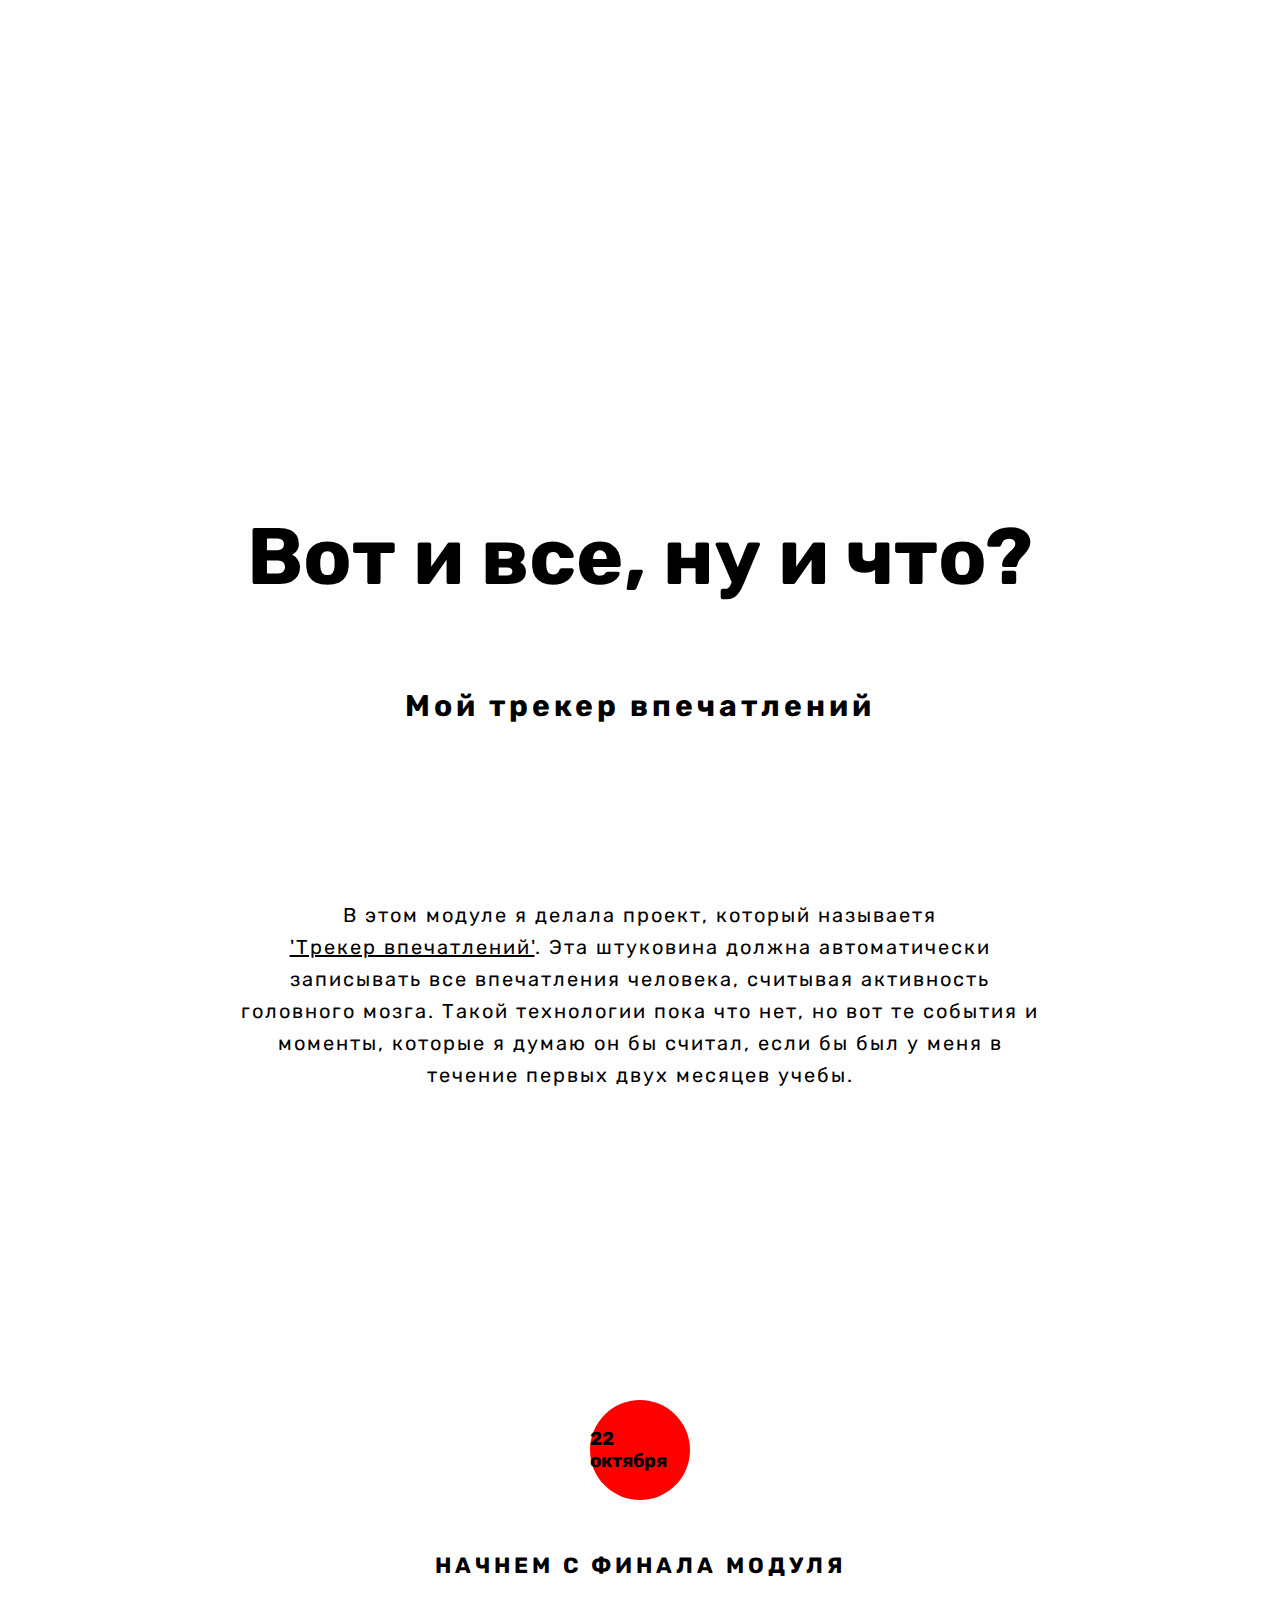
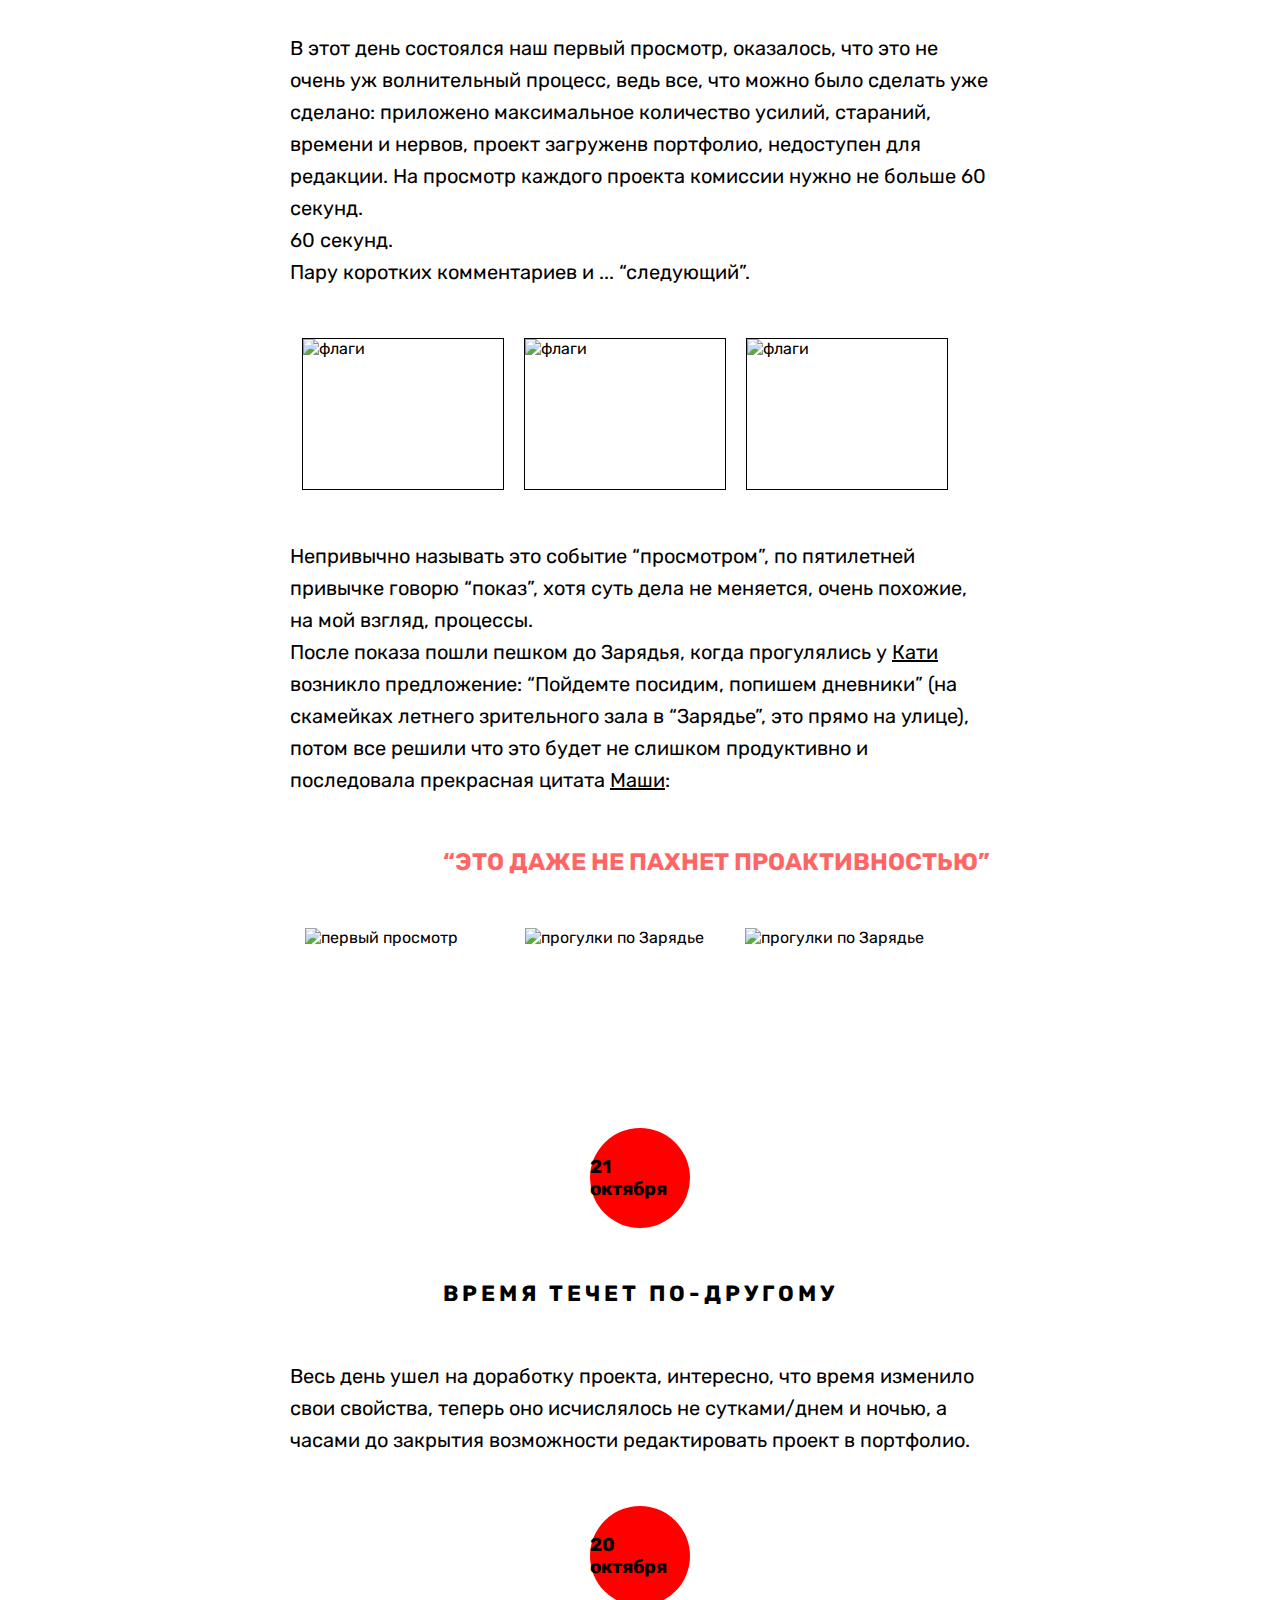
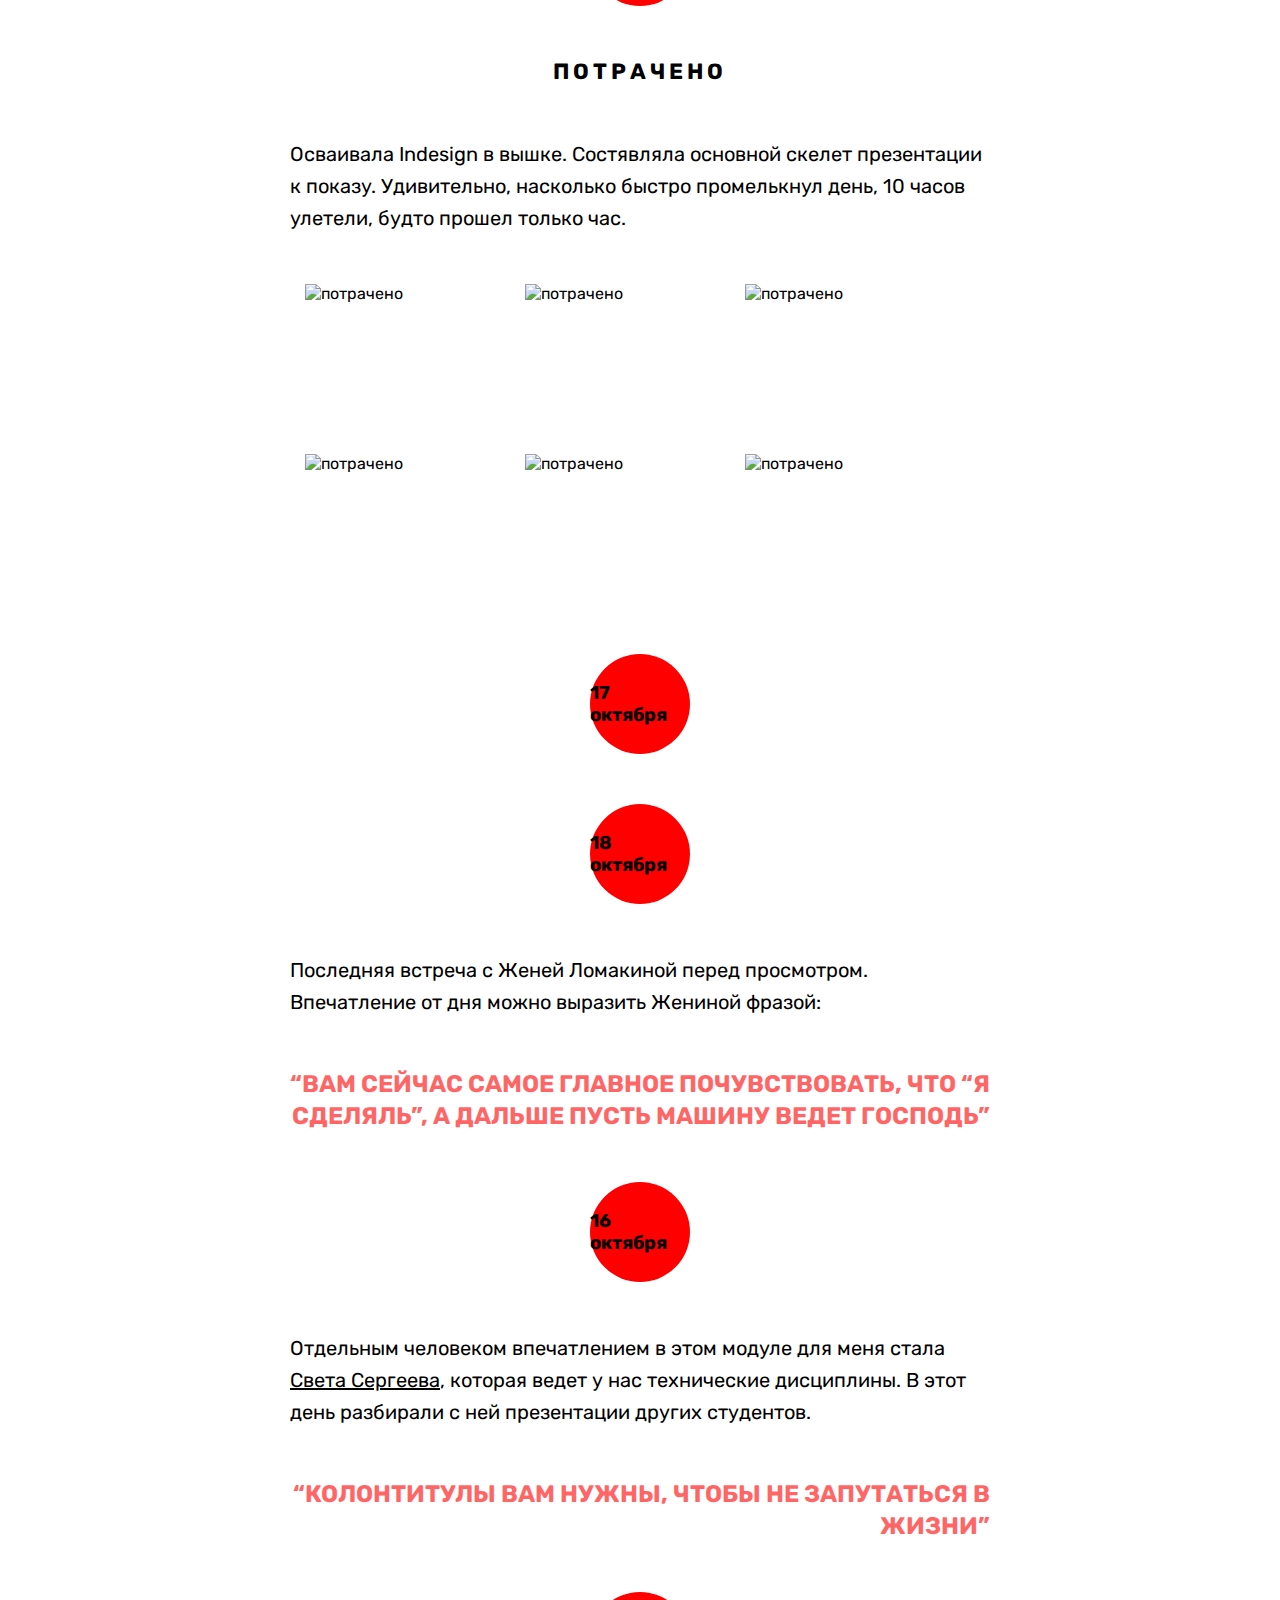
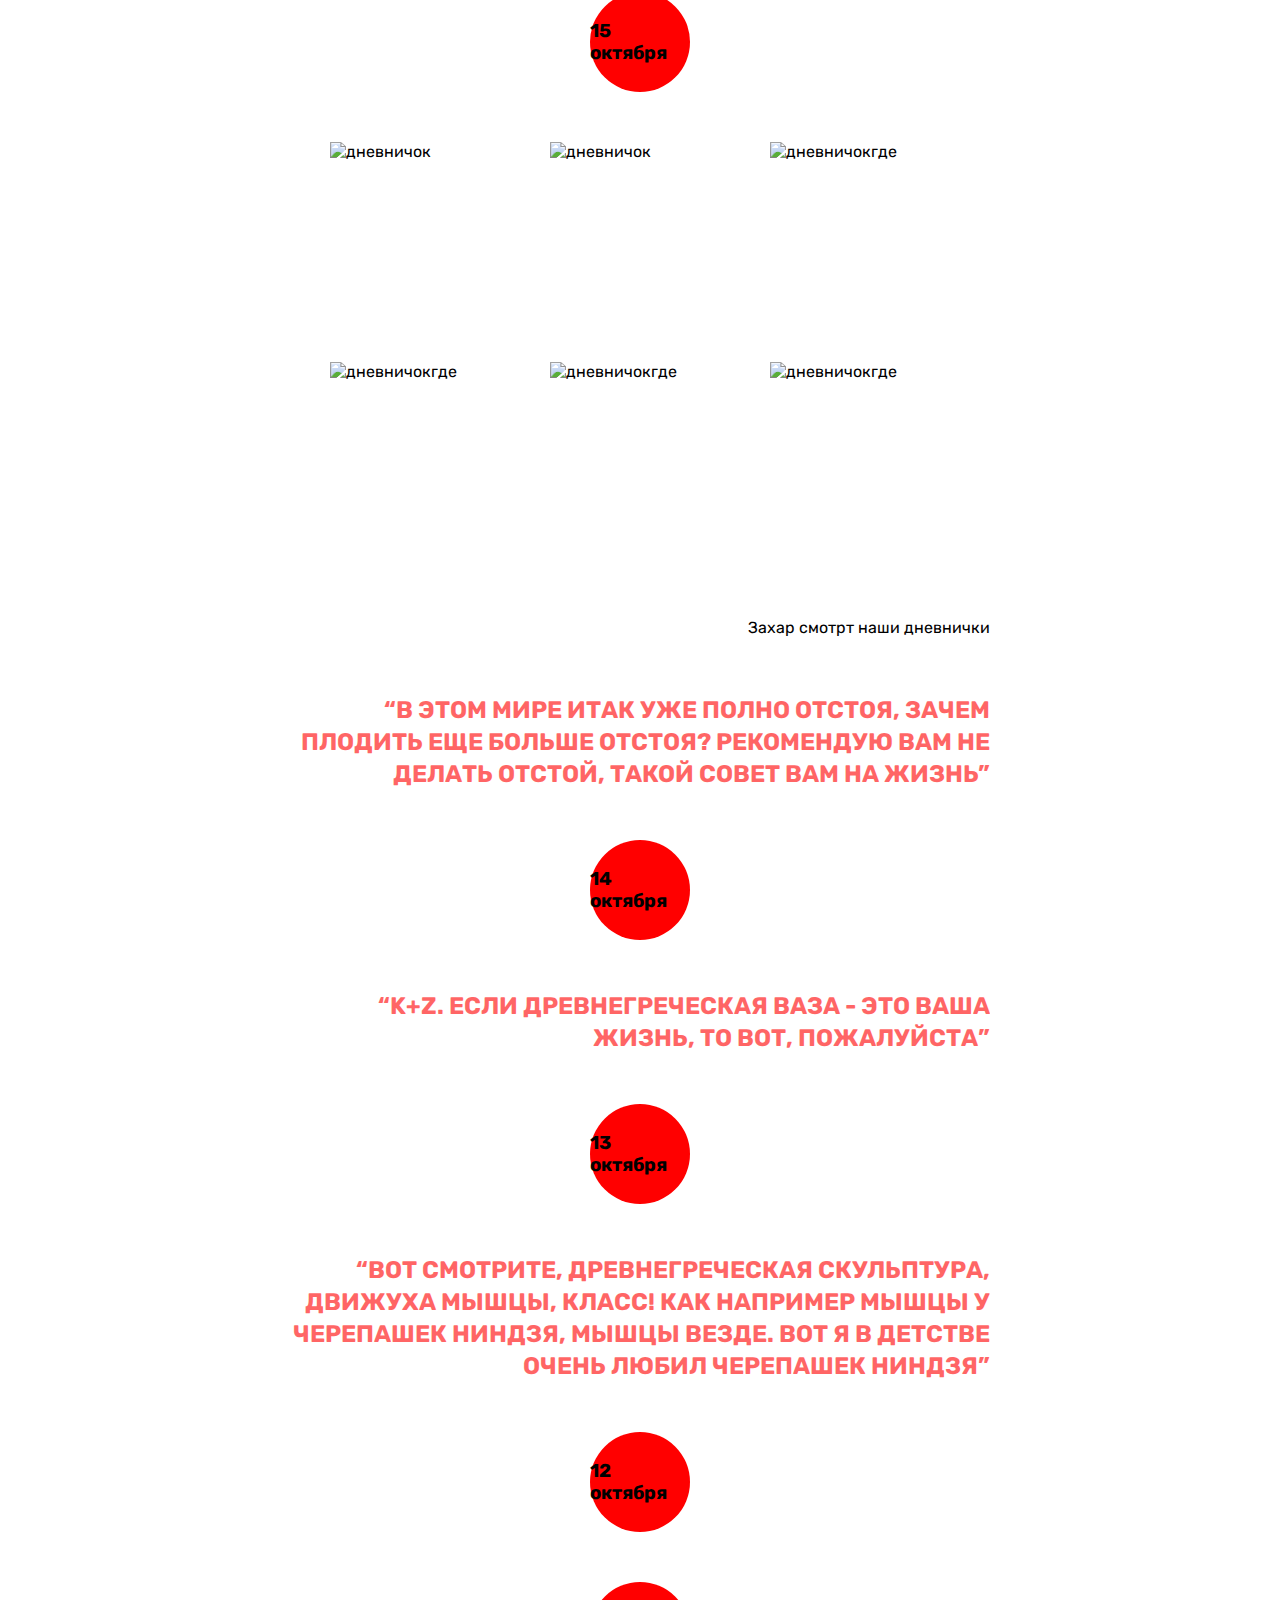
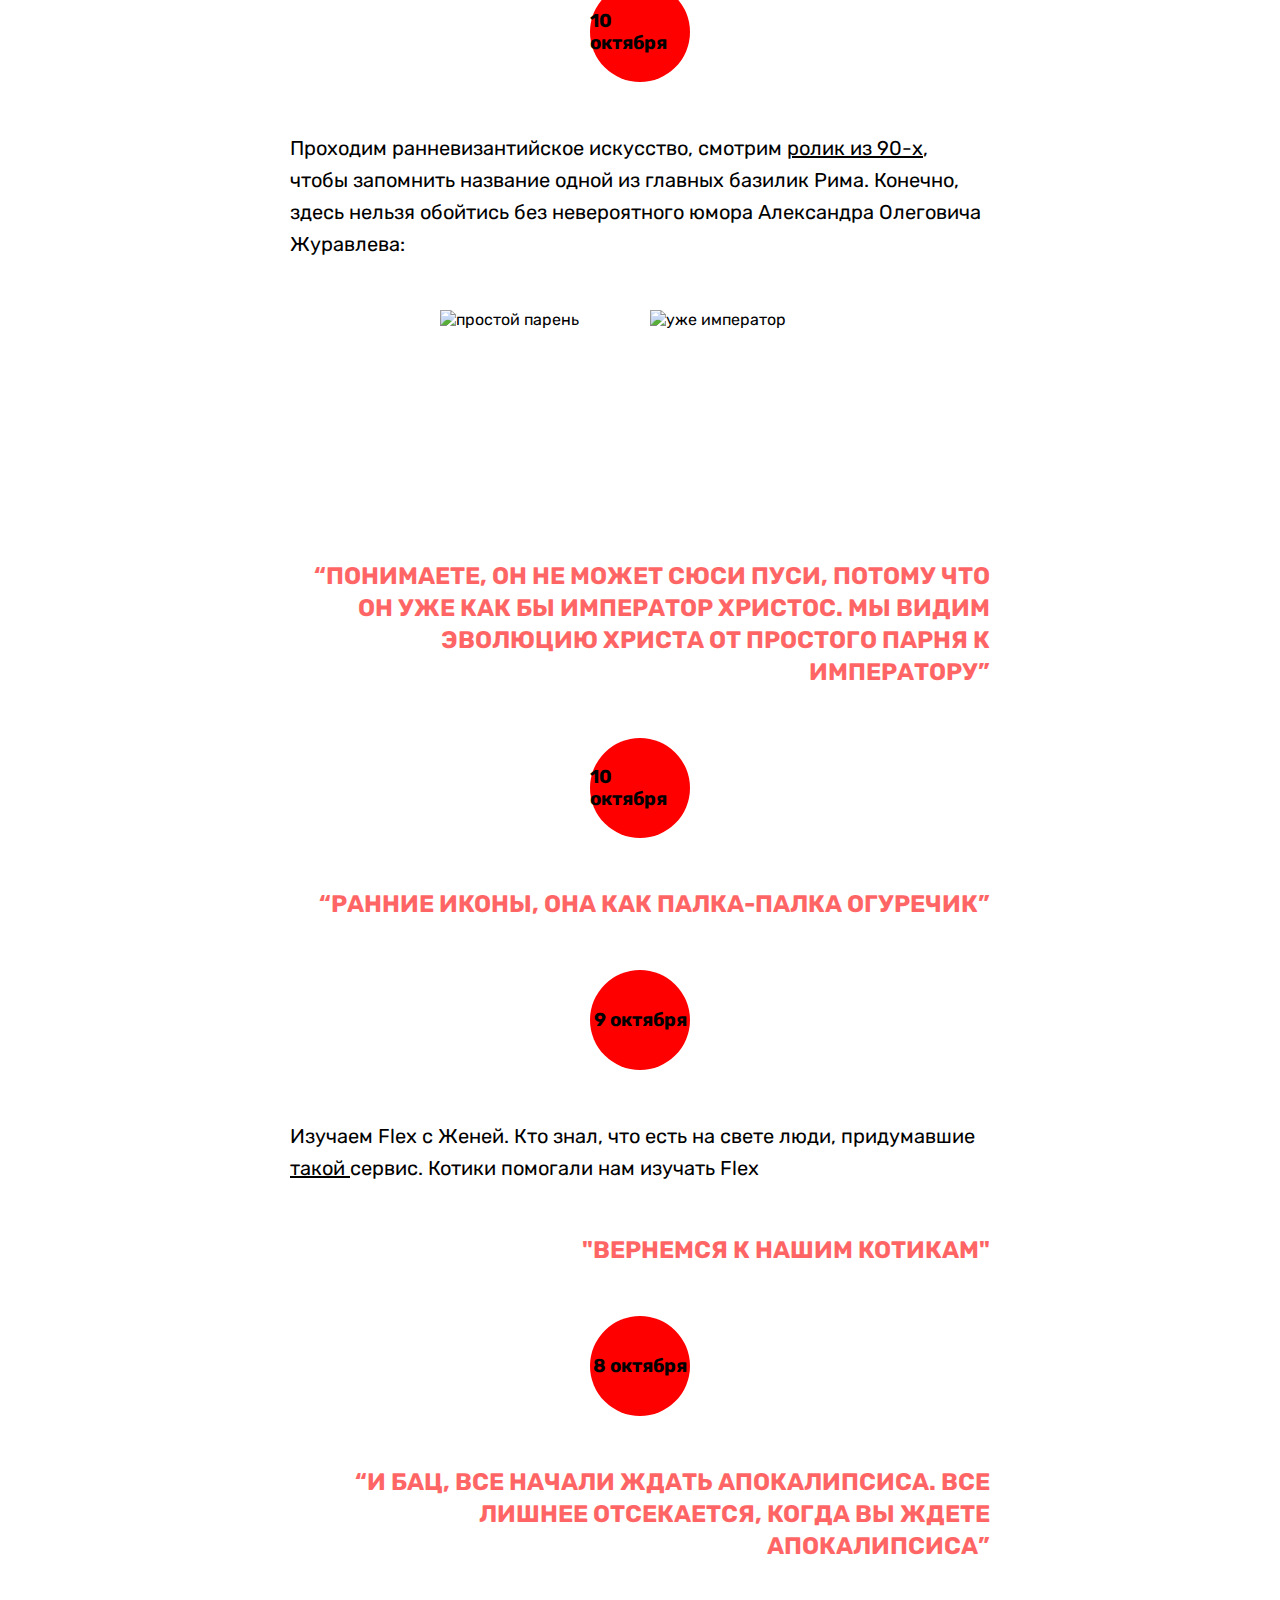
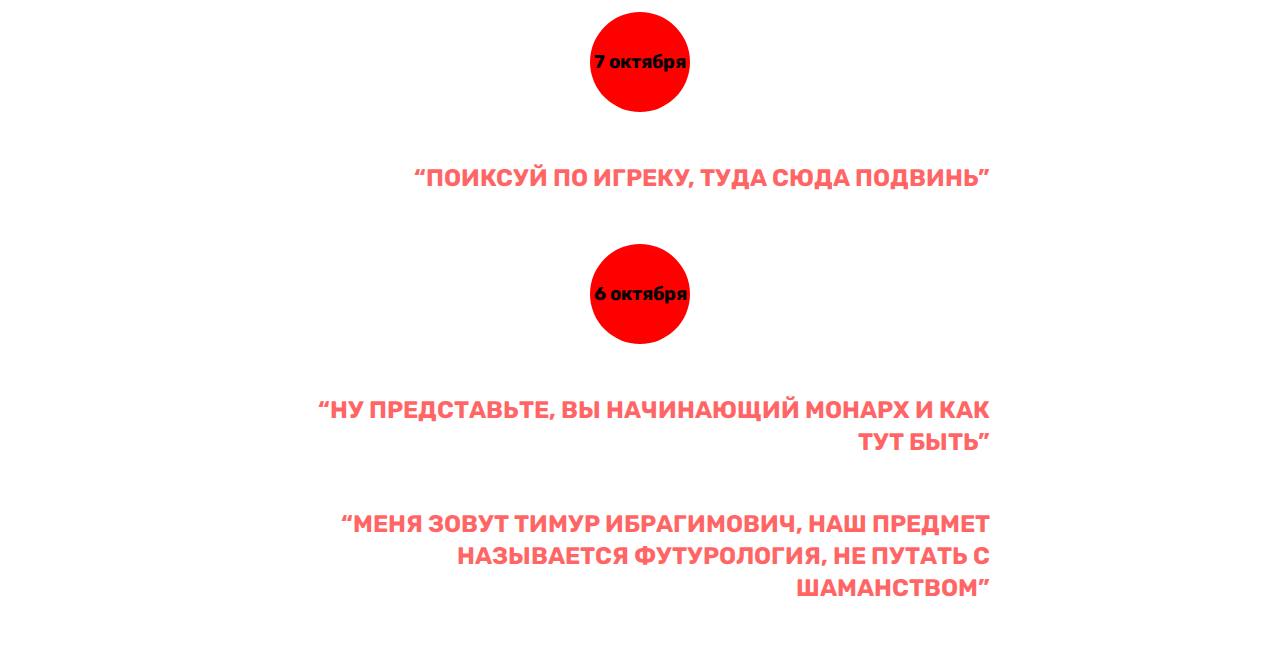
==== commit d3b44012: "мини" ====
--- a/dnidnevnik.html
+++ b/dnidnevnik.html
@@ -18,9 +18,9 @@
     </div>
     <h4>  Начнем с финала модуля</h4>
     <p>
-     В этот день состоялся наш первый показ, оказалось, что это не очень уж волнительный процесс, ведь все, что можно было сделать уже сделано: приложено максимальное количество усилий, стараний, времени и нервов, проект загруженв портфолио, недоступен для редакции. На просмотр каждого проекта комиссии нужно не больше 60 секунд.<br>
+     В этот день состоялся наш первый просмотр, оказалось, что это не очень уж волнительный процесс, ведь все, что можно было сделать уже сделано: приложено максимальное количество усилий, стараний, времени и нервов, проект загруженв портфолио, недоступен для редакции. На просмотр каждого проекта комиссии нужно не больше 60 секунд.<br>
       60 секунд.<br>
-      Пару коротких комментариев и ... “следующий”.<br>
+      Пару коротких комментариев и ... “следующий”.
     </p>
     <div class="box2">
       <img src="f4.jpg" alt="флаги">
@@ -42,52 +42,38 @@
     <div class="box1">
       <h3>21 октября</h3>
     </div>
+    <h4>Время течет по-другому</h4>
    <p>
 			Весь день ушел на доработку проекта, интересно, что время изменило свои свойства, теперь оно исчислялось не сутками/днем и ночью, а  часами до закрытия возможности редактировать проект в портфолио.
    </p>
    <div class="box1">
-     <h3>20 октября</h3>
+   <h3>20 октября</h3>
    </div>
+   <h4>Потрачено</h4>
    <p>
-     Осваивала Indesign в вышке. Состявляла основной скелет презентации к показу. Удивительно, насколько быстро промелькнул день, 9 часов улетели, будто прошел только час.
+     Осваивала Indesign в вышке. Состявляла основной скелет презентации к показу. Удивительно, насколько быстро промелькнул день, 10 часов улетели, будто прошел только час.
    </p>
    <div class="box4">
      <img src="1w.jpg" alt="потрачено">
      <img src="2w.jpg" alt="потрачено">
      <img src="3w.jpg" alt="потрачено">
     </div>
-     <div class="box5">
+   <div class="box5">
       <img src="4w.jpg" alt="потрачено">
       <img src="5w.jpg" alt="потрачено">
       <img src="6w.jpg" alt="потрачено">
     </div>
     <div class="box1">
-    <h3>18 октября</h3>
+      <h3>17 октября</h3>
+   </div>
+    <div class="box1">
+      <h3>18 октября</h3>
     </div>
     <p>
       Последняя встреча с Женей Ломакиной перед просмотром. Впечатление от дня можно выразить Жениной фразой:
     </p>
     <blockquote>
       “Вам сейчас самое главное почувствовать, что  “я сделяль”, а дальше пусть машину ведет господь”
-    </blockquote>
-    <div class="box1">
-      <h3>17 октября</h3>
-    </div>
-    <div class="box8">
-      <img src="z1.jpg" alt="потрачено">
-      <img src="z2.jpg" alt="потрачено">
-      <img src="z3.jpg" alt="потрачено">
-   </div>
-    <div class="box9">
-     <img src="z4.jpg" alt="потрачено">
-     <img src="z5.jpg" alt="потрачено">
-     <img src="z6.jpg" alt="потрачено">
-   </div>
-   <div class="p2">
-     Захар смотрт наши дневнички
-   </div>
-   <blockquote>
-      “в этом мире итак уже полно отстоя, зачем плодить еще больше отстоя? Рекомендую вам не делать отстой, такой совет вам на жизнь”
     </blockquote>
     <div class="box1">
       <h3>16 октября</h3>
@@ -101,9 +87,23 @@
     <div class="box1">
       <h3>15 октября</h3>
     </div>
+    <div class="box8">
+      <img src="z1.jpg" alt="дневничок">
+      <img src="z2.jpg" alt="дневничок">
+      <img src="z3.jpg" alt="дневничокгде">
+    </div>
+    <div class="box9">
+      <img src="z4.jpg" alt="дневничокгде">
+      <img src="z5.jpg" alt="дневничокгде">
+      <img src="z6.jpg" alt="дневничокгде">
+    </div>
+    <div class="p2">
+      Захар смотрт наши дневнички
+    </div>
     <blockquote>
-      “меня зовут Тимур Ибрагимович, наш предмет называется Футурология, не путать с шаманством”
+      “в этом мире итак уже полно отстоя, зачем плодить еще больше отстоя? Рекомендую вам не делать отстой, такой совет вам на жизнь”
     </blockquote>
+
     <div class="box1">
       <h3>14 октября</h3>
     </div>
@@ -165,6 +165,9 @@
    <blockquote>
      “ну представьте, вы начинающий монарх и как тут быть”
    </blockquote>
+   <blockquote>
+     “меня зовут Тимур Ибрагимович, наш предмет называется Футурология, не путать с шаманством”
+   </blockquote>
 
 
 
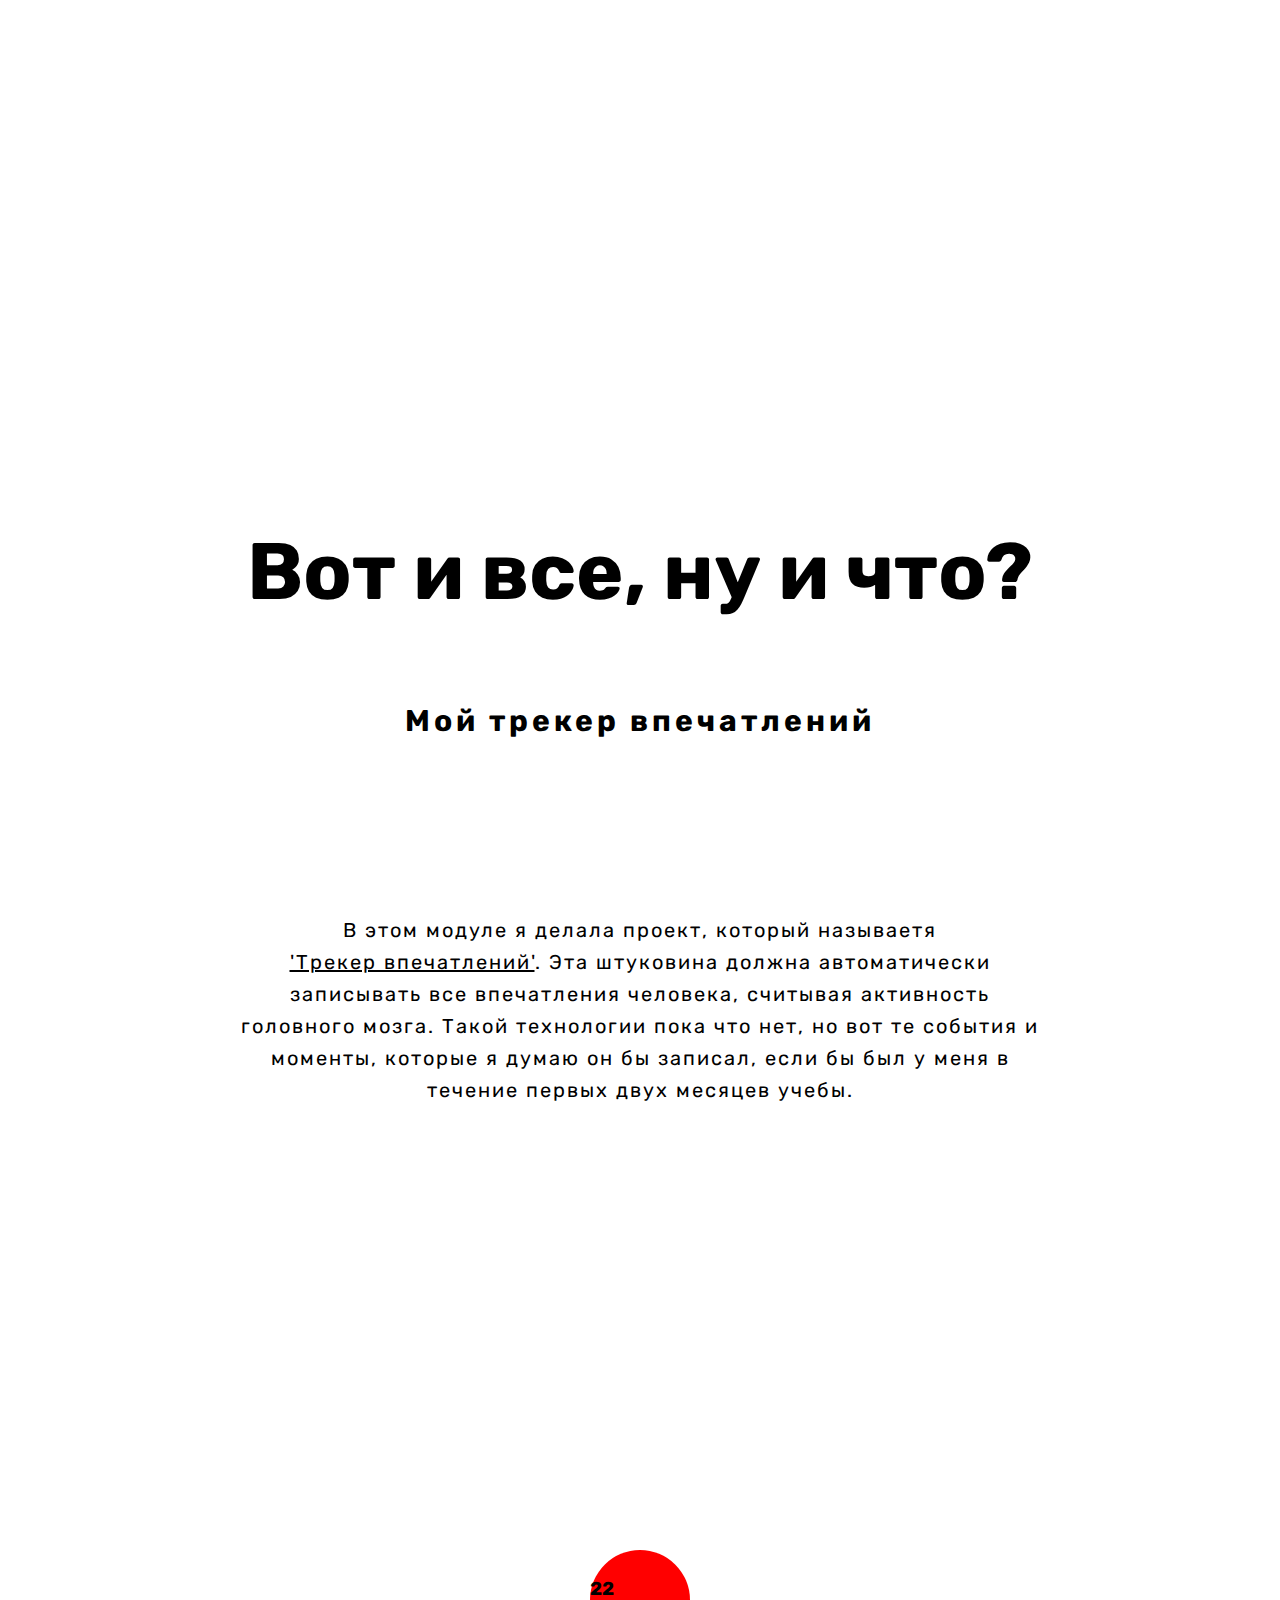
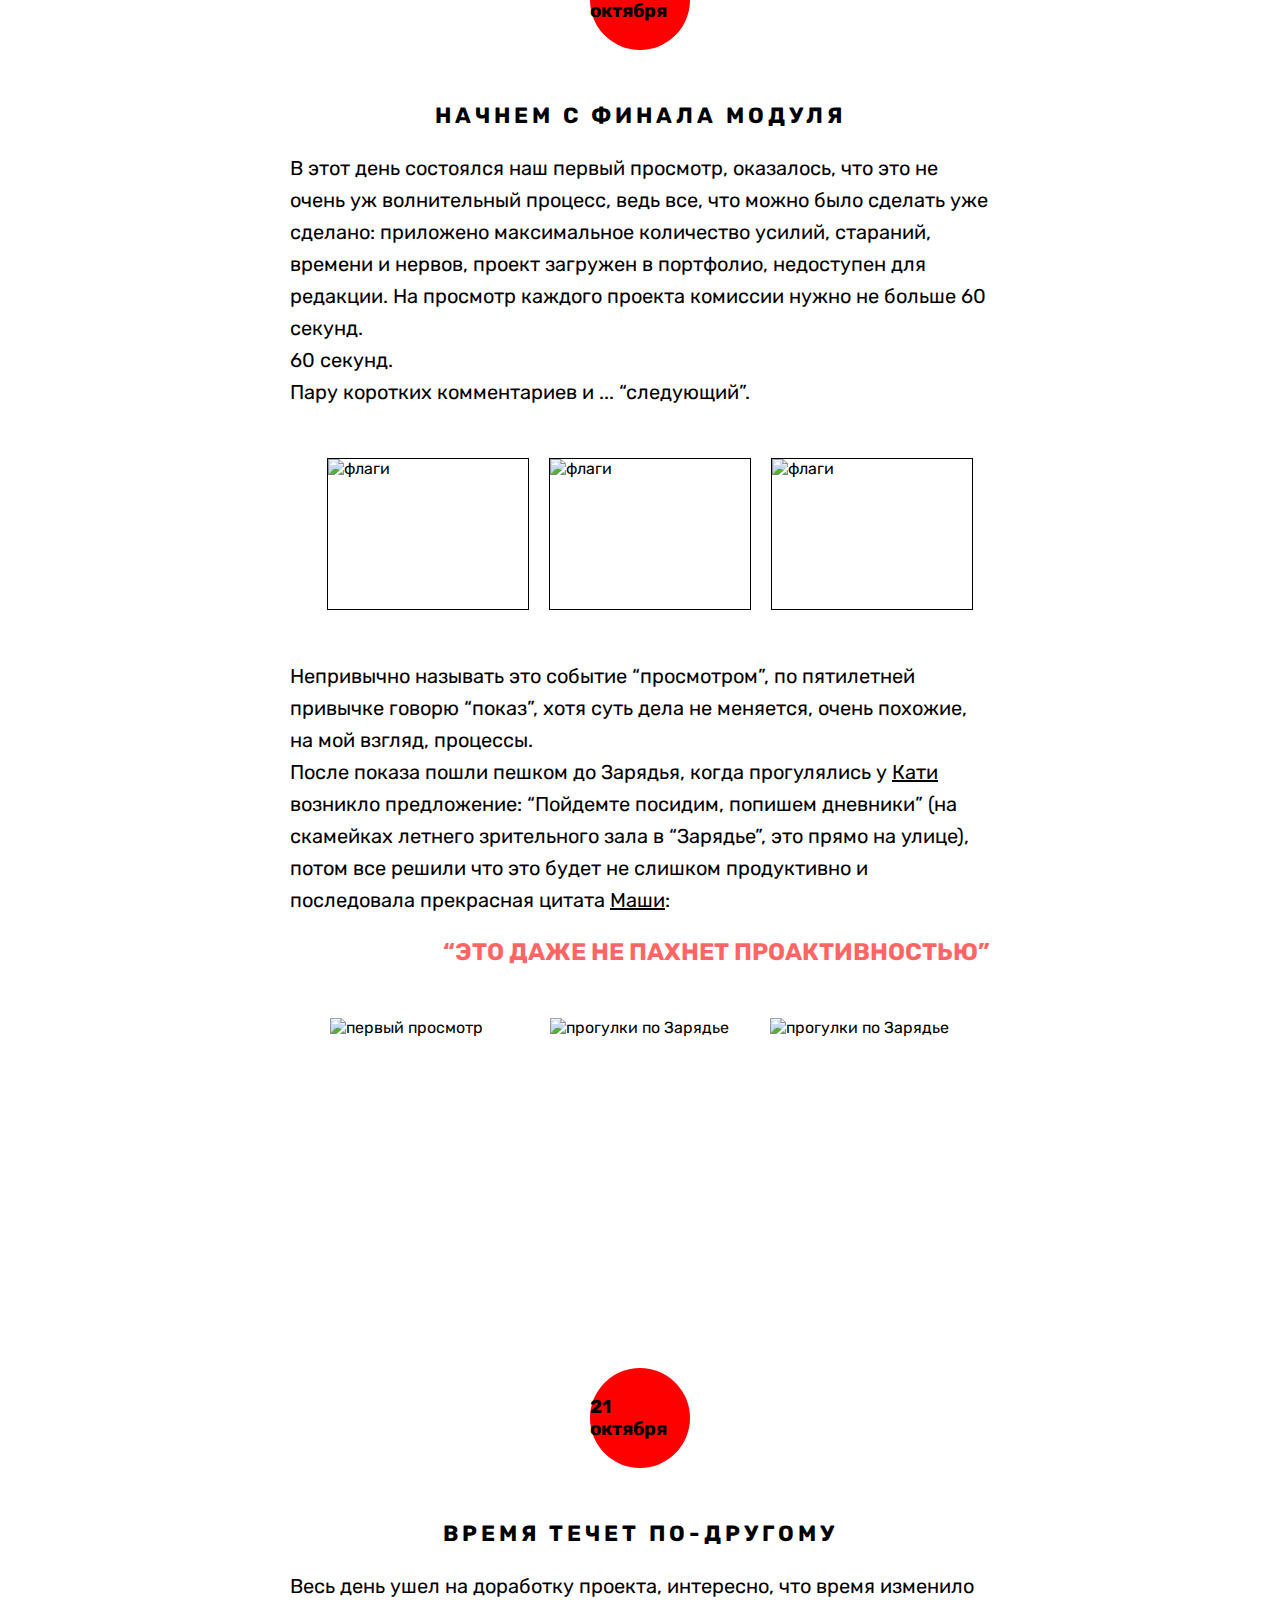
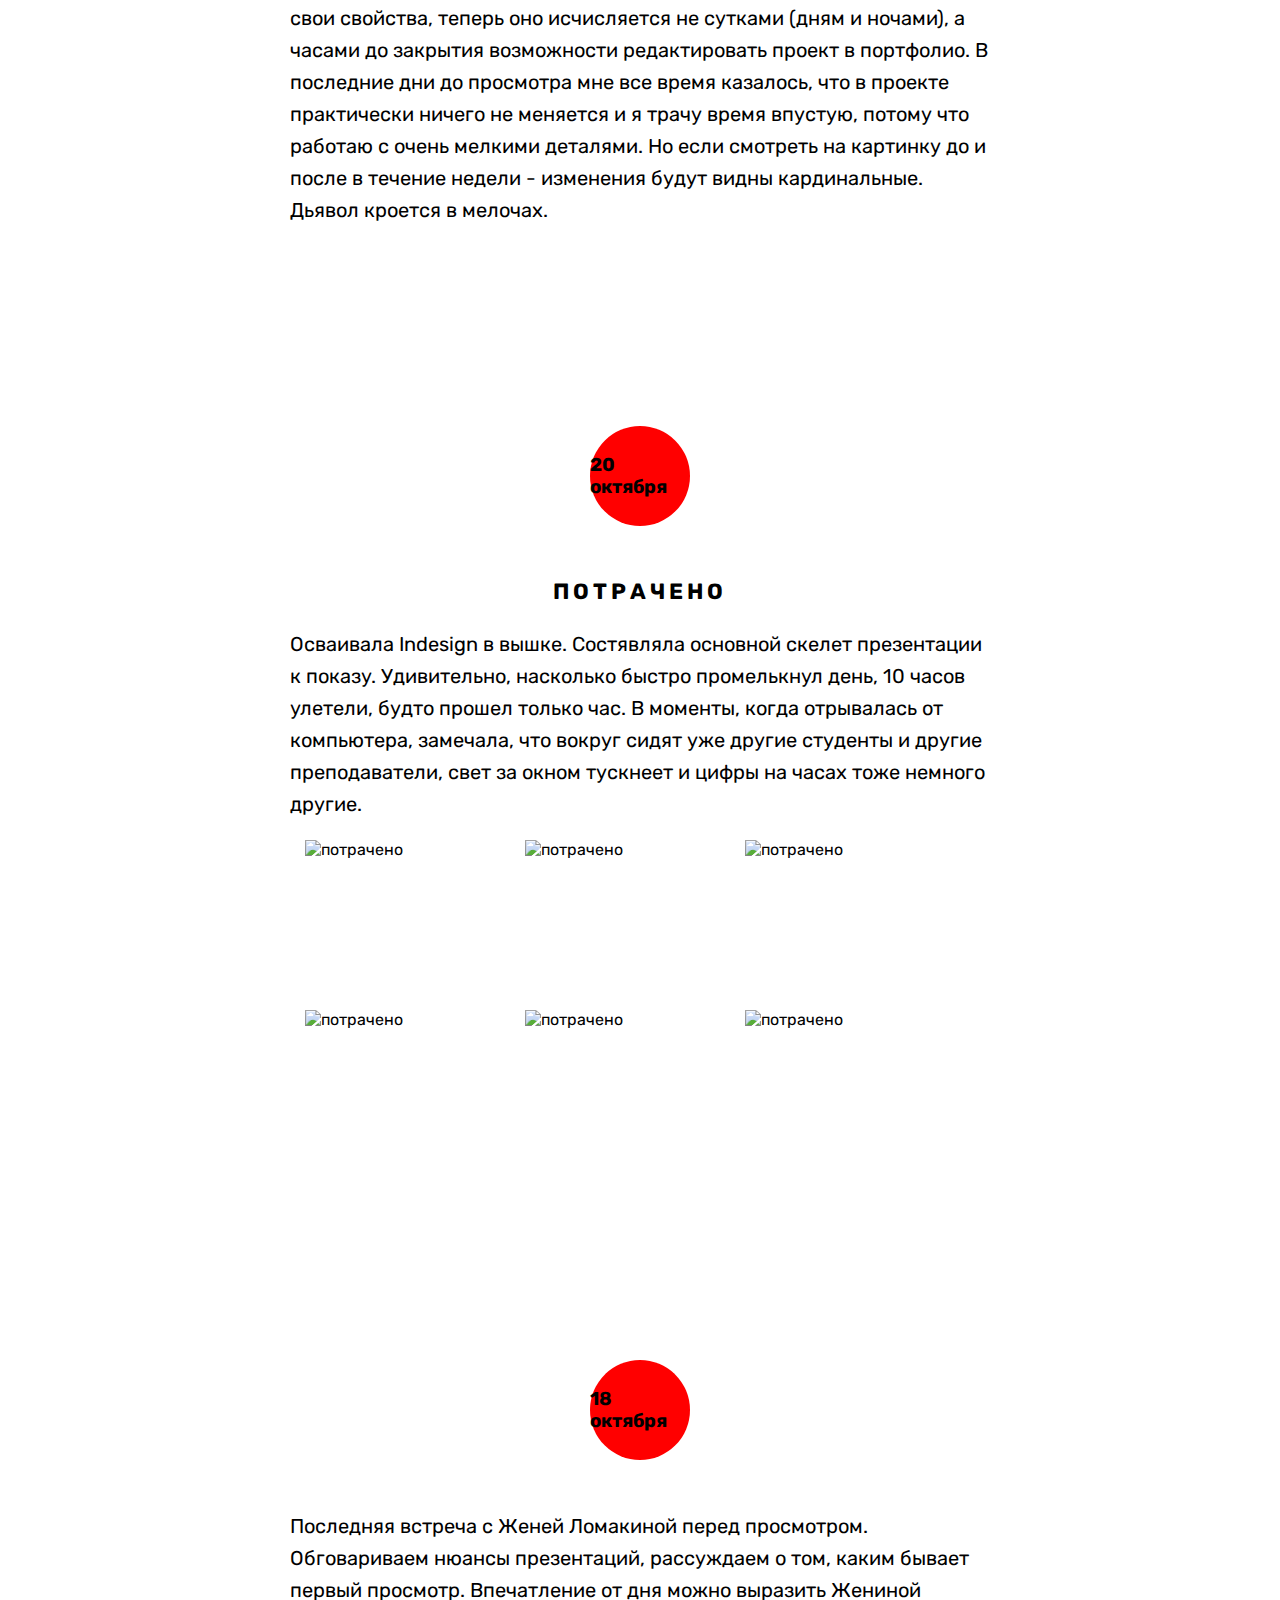
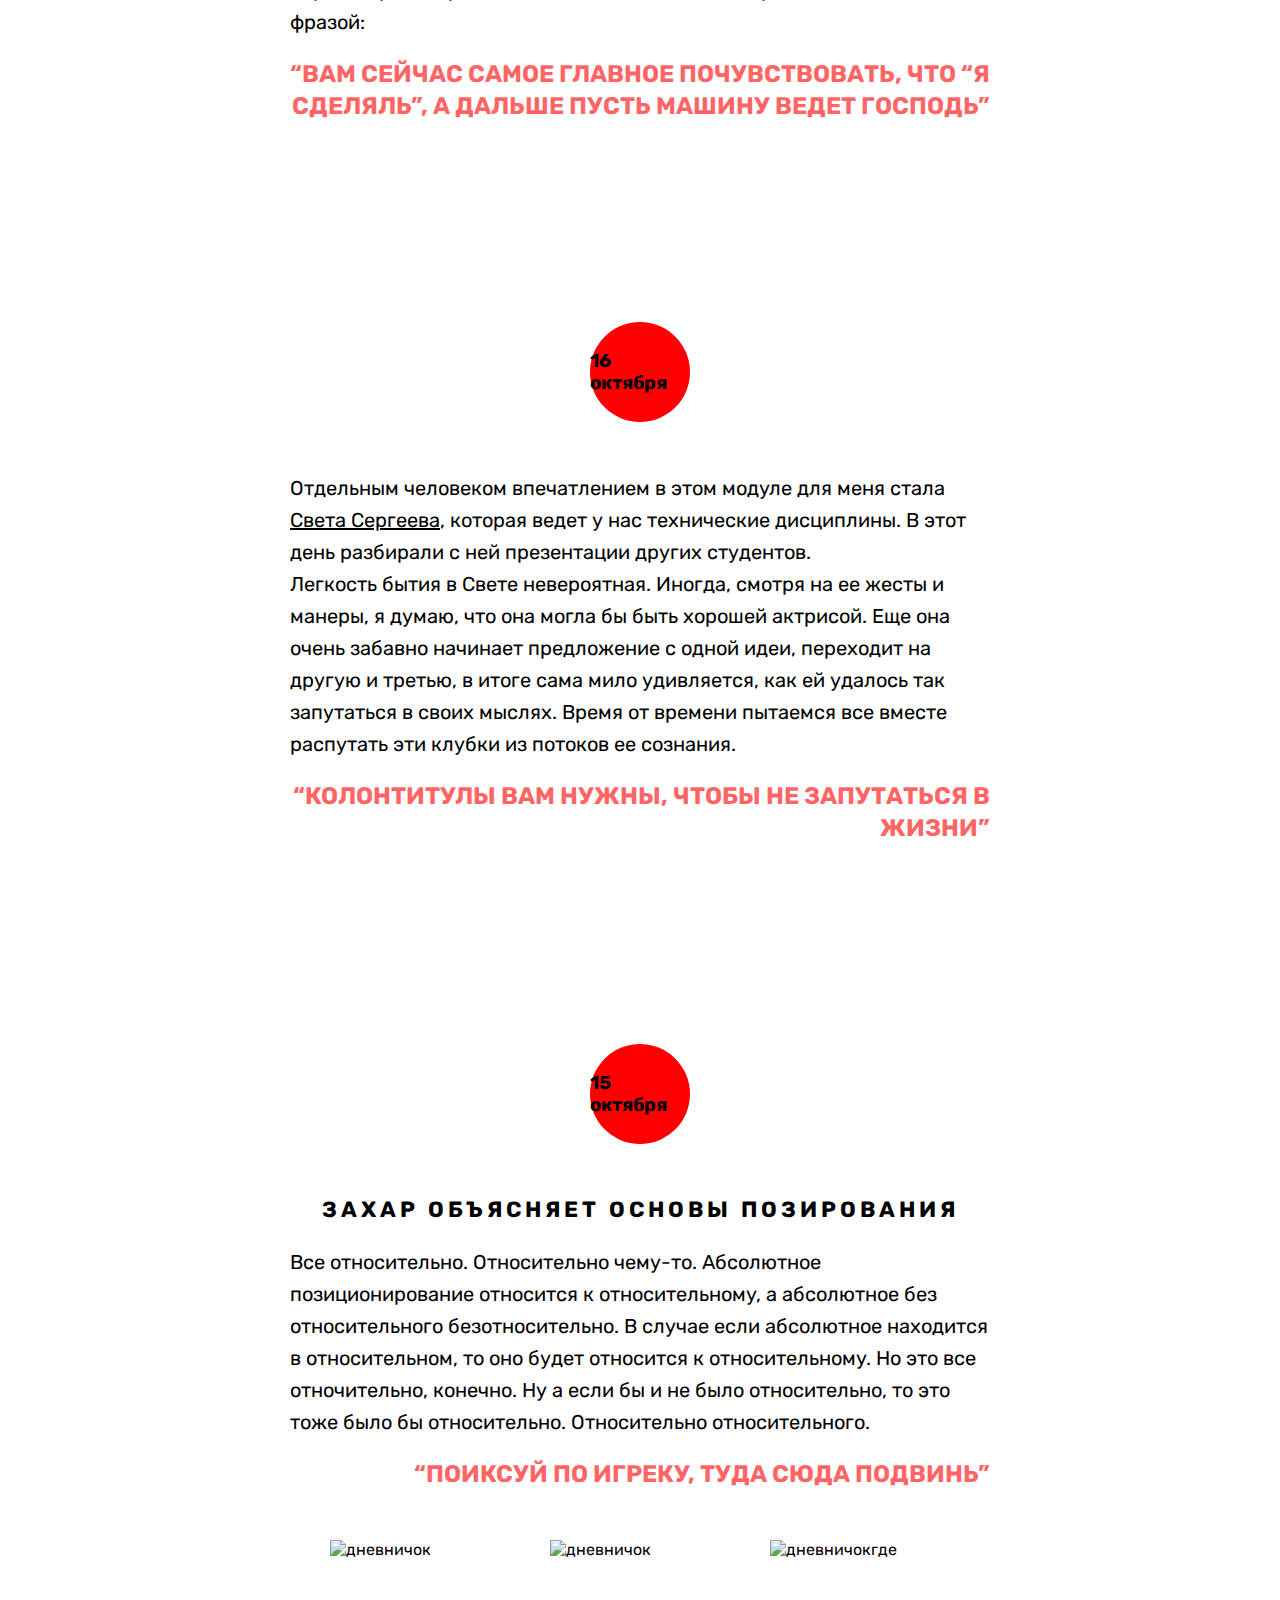
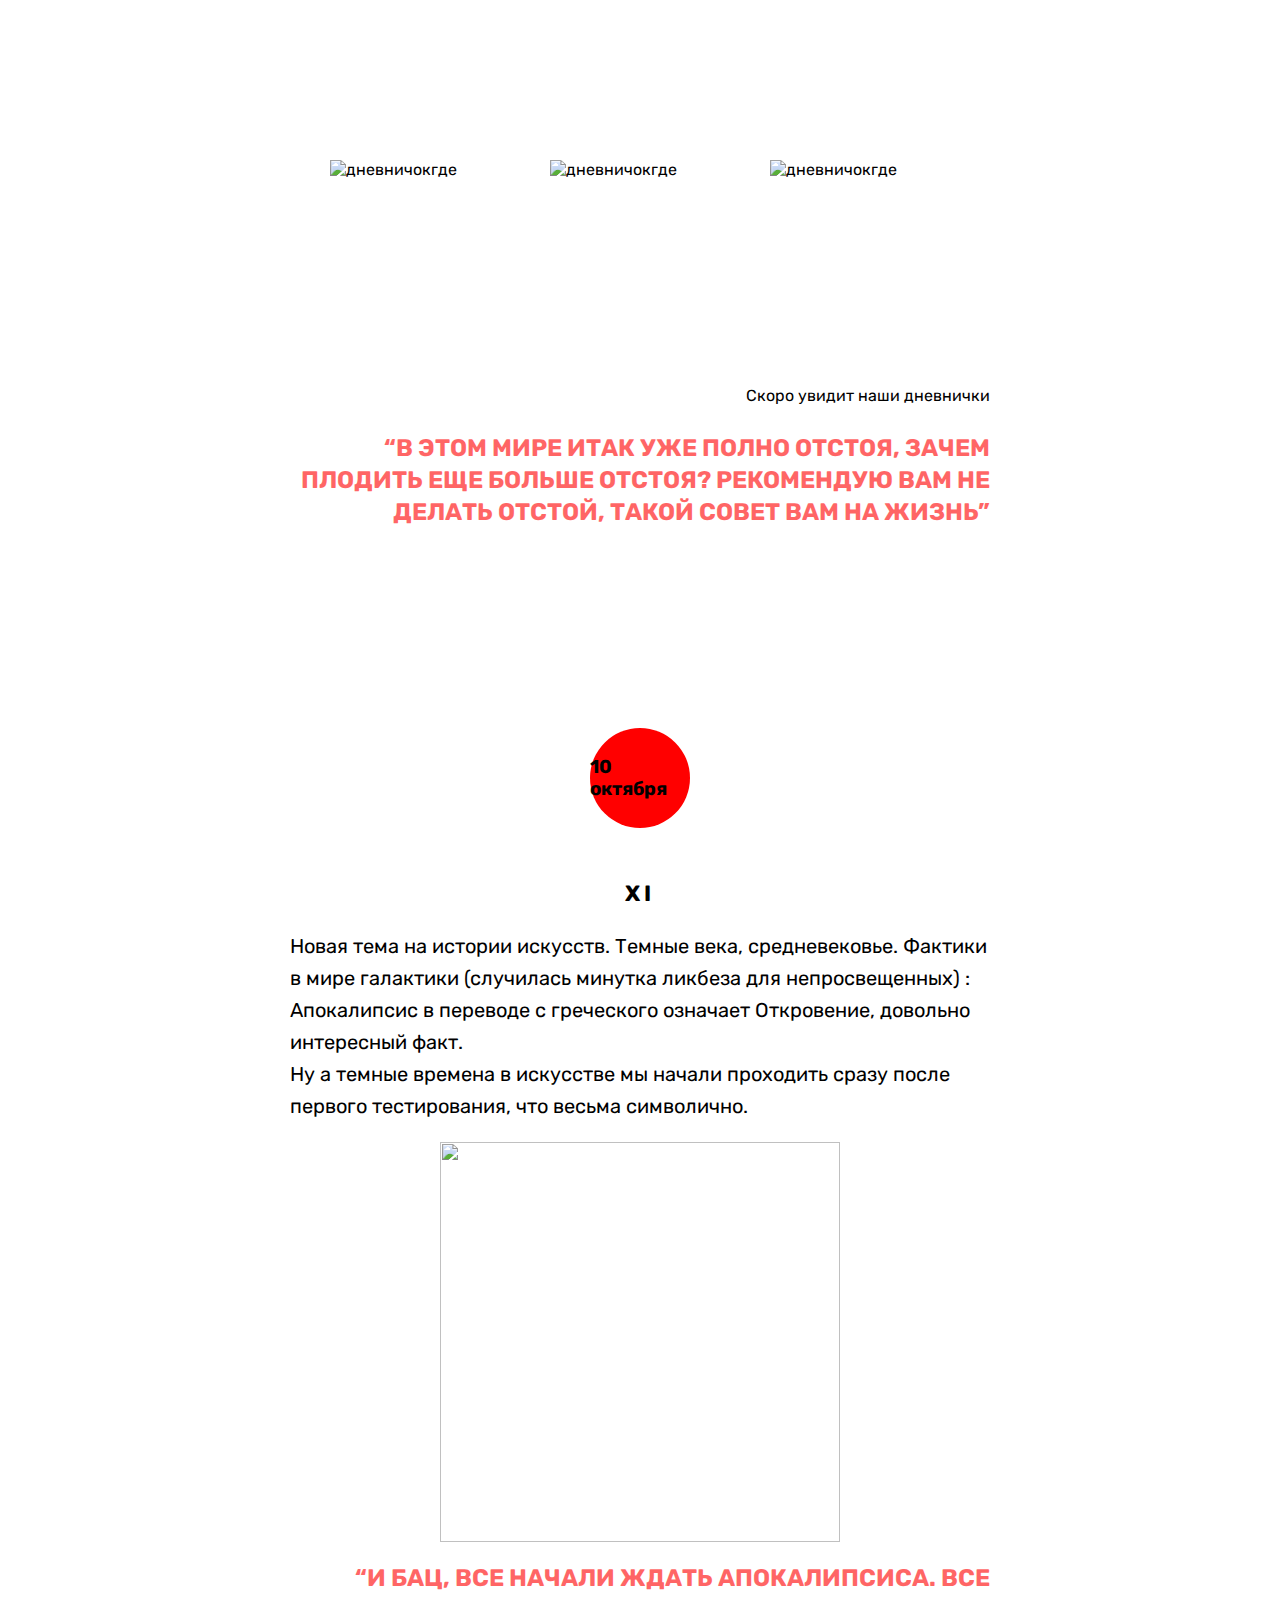
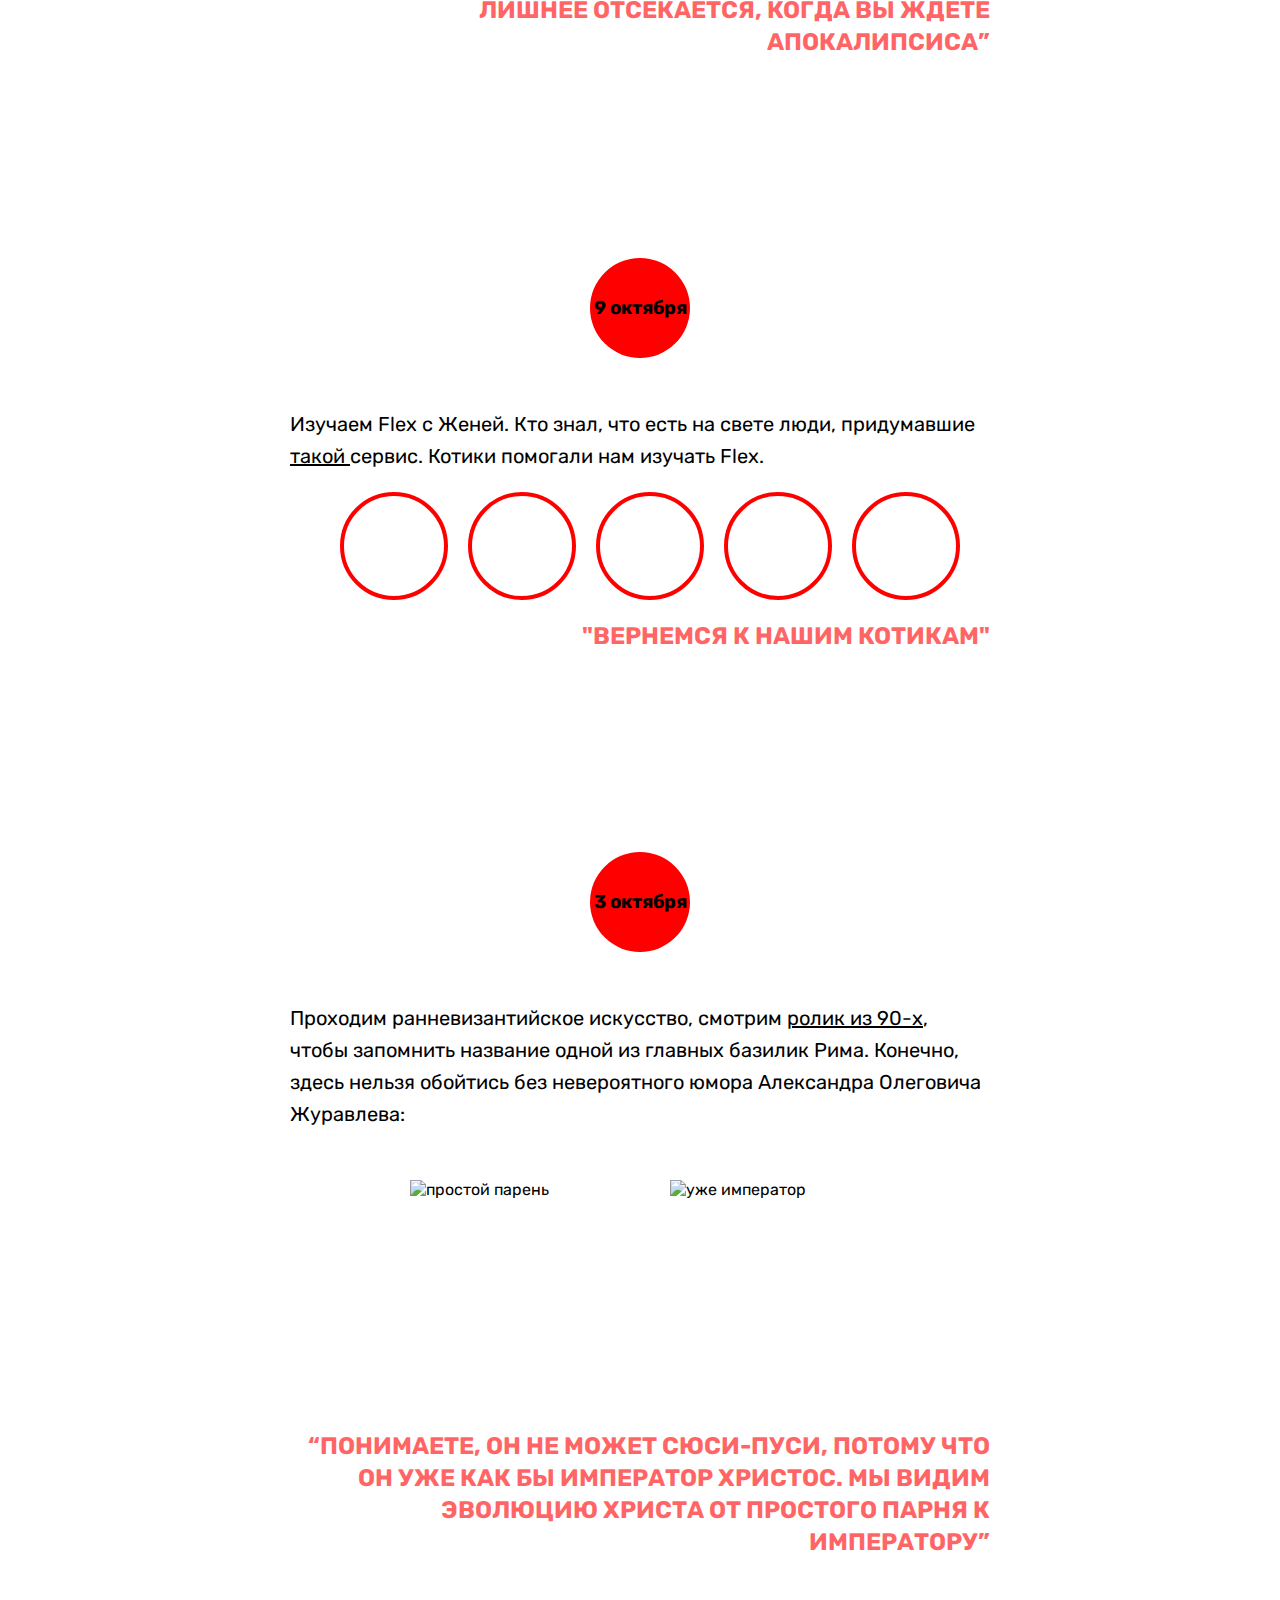
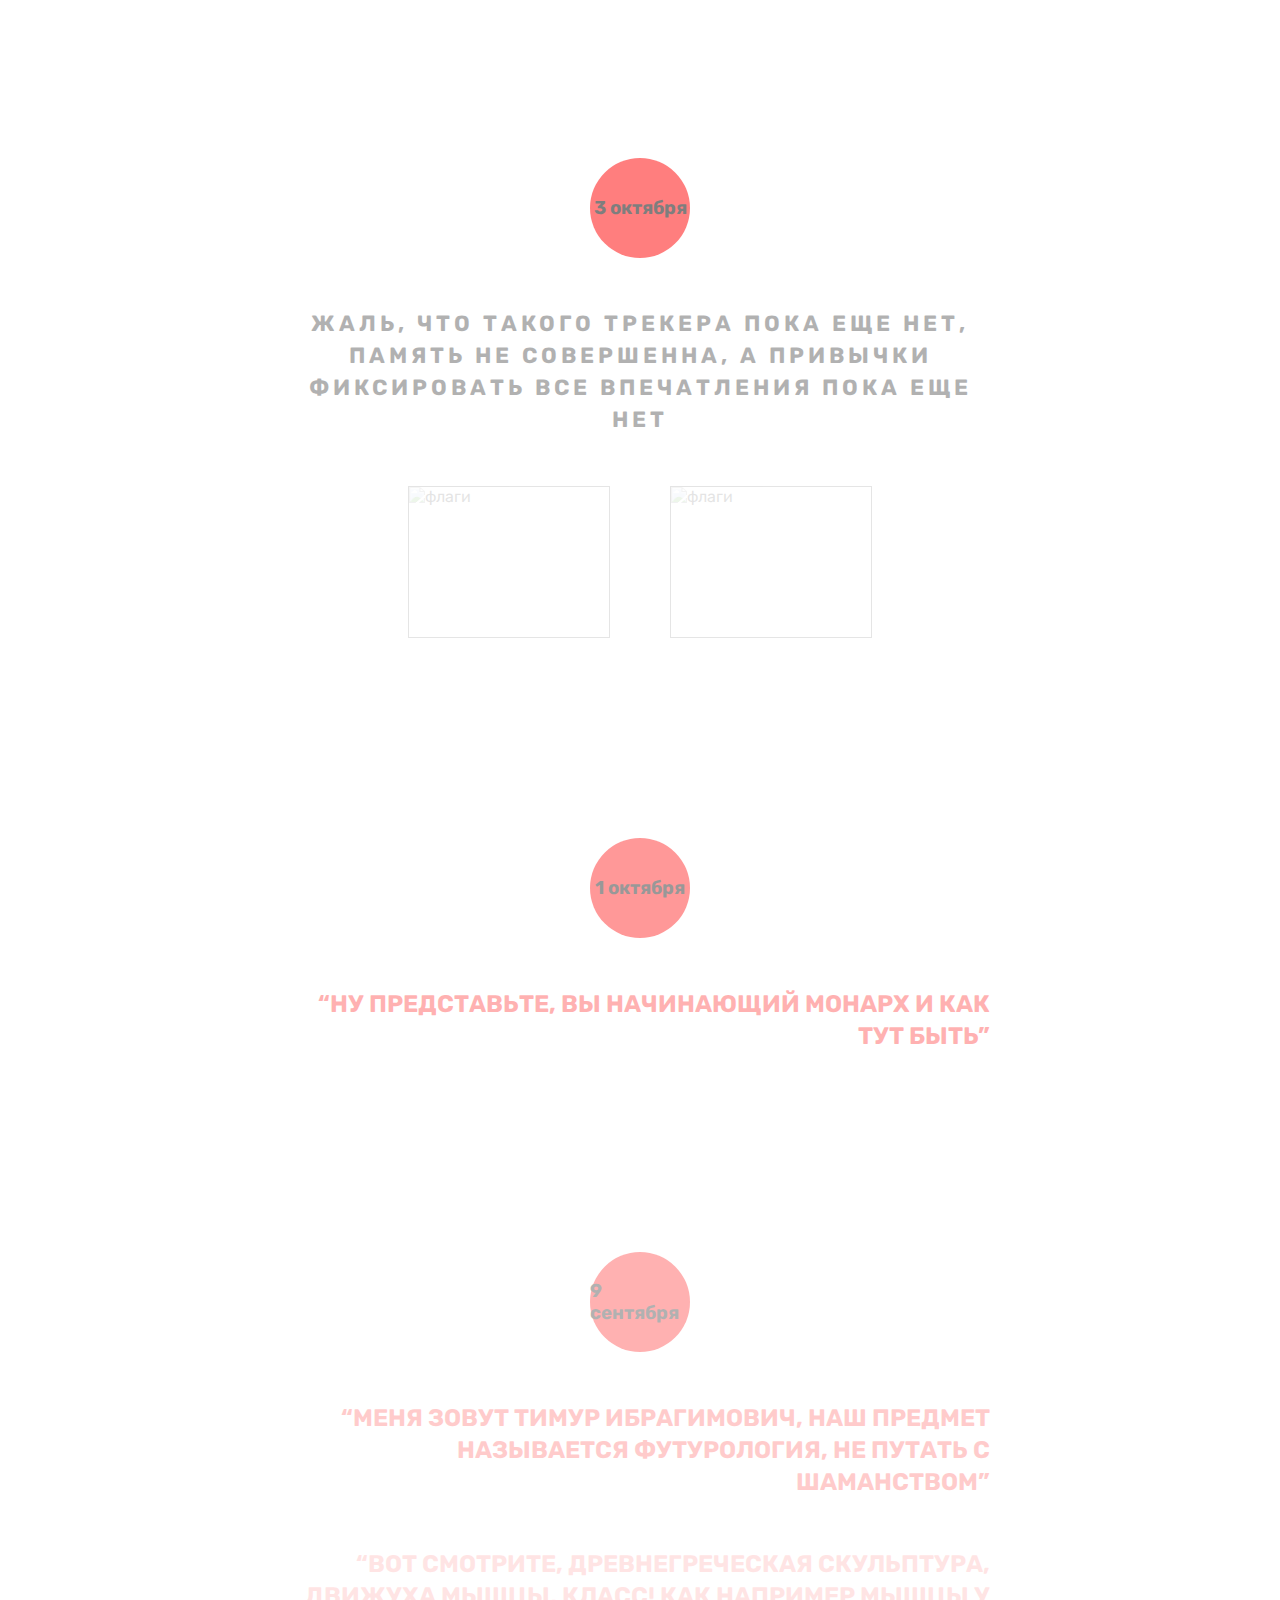
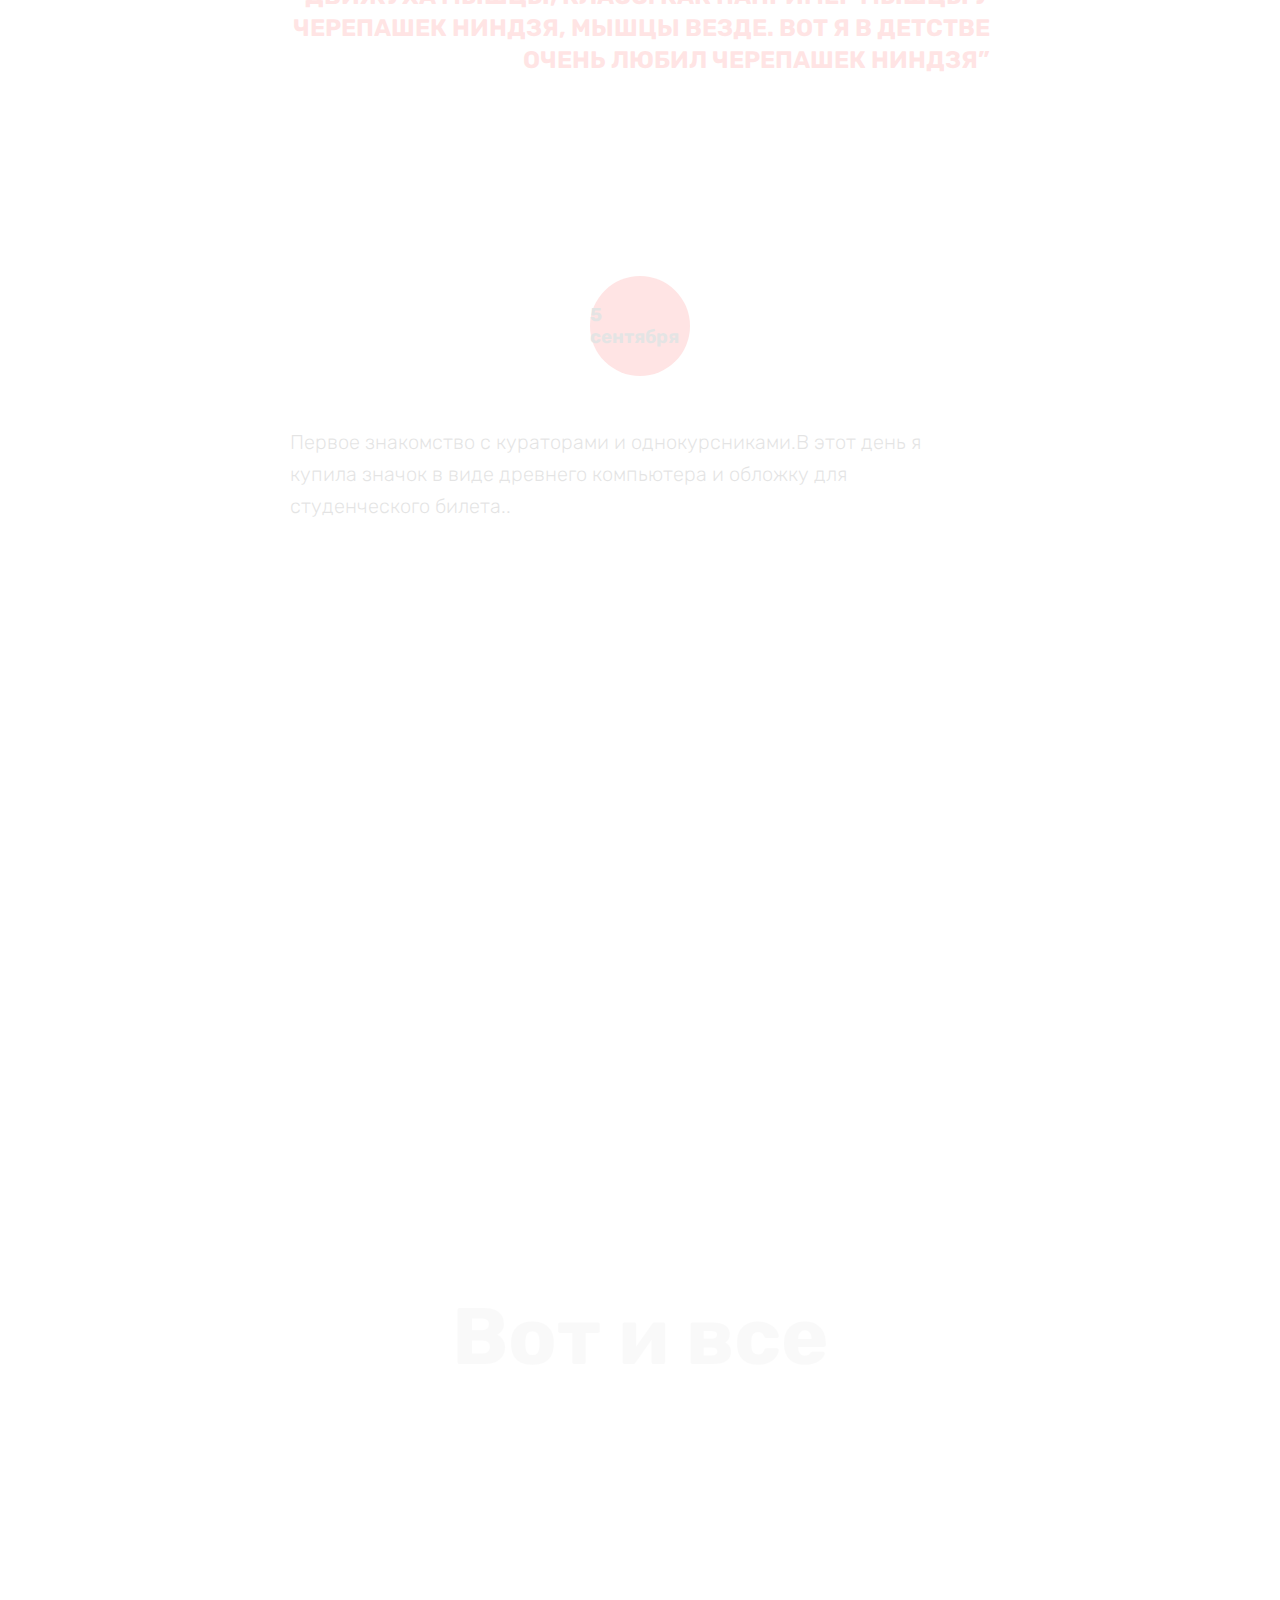
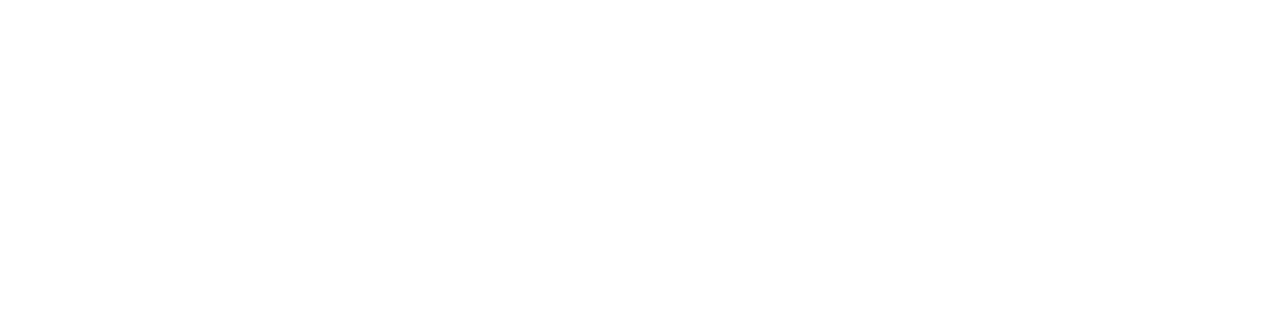
==== commit ae92e08e: "fin" ====
--- a/dnidnevnik.html
+++ b/dnidnevnik.html
@@ -10,7 +10,7 @@
       <h1>Вот и все, ну и что?</h1>
       <h2>Мой трекер впечатлений</h2>
       <p>
-        В этом модуле я делала проект, который называетя <br> <a href="http://portfolio.hse.ru/Project/43268" target="_blank">'Трекер впечатлений'</a>. Эта штуковина должна автоматически записывать все впечатления человека, считывая активность головного мозга. Такой технологии пока что нет, но вот те события и моменты, которые я думаю он бы считал, если бы был у меня в течение первых двух месяцев учебы.
+        В этом модуле я делала проект, который называетя <br> <a href="http://portfolio.hse.ru/Project/43268" target="_blank">'Трекер впечатлений'</a>. Эта штуковина должна автоматически записывать все впечатления человека, считывая активность головного мозга. Такой технологии пока что нет, но вот те события и моменты, которые я думаю он бы записал, если бы был у меня в течение первых двух месяцев учебы.
       </p>
     </section>
     <div class="box1">
@@ -18,14 +18,14 @@
     </div>
     <h4>  Начнем с финала модуля</h4>
     <p>
-     В этот день состоялся наш первый просмотр, оказалось, что это не очень уж волнительный процесс, ведь все, что можно было сделать уже сделано: приложено максимальное количество усилий, стараний, времени и нервов, проект загруженв портфолио, недоступен для редакции. На просмотр каждого проекта комиссии нужно не больше 60 секунд.<br>
+     В этот день состоялся наш первый просмотр, оказалось, что это не очень уж волнительный процесс, ведь все, что можно было сделать уже сделано: приложено максимальное количество усилий, стараний, времени и нервов, проект загружен в портфолио, недоступен для редакции. На просмотр каждого проекта комиссии нужно не больше 60 секунд.<br>
       60 секунд.<br>
       Пару коротких комментариев и ... “следующий”.
     </p>
     <div class="box2">
-      <img src="f4.jpg" alt="флаги">
-      <img src="f5.jpg" alt="флаги">
-      <img src="f6.jpg" alt="флаги">
+      <img src="images/f4.jpg" alt="флаги">
+      <img src="images/f5.jpg" alt="флаги">
+      <img src="images/f6.jpg" alt="флаги">
     </div>
     <p>
       Непривычно называть это событие “просмотром”, по пятилетней привычке говорю “показ”, хотя суть дела не меняется, очень похожие, на мой взгляд,  процессы. <br>
@@ -35,42 +35,39 @@
       “Это даже не пахнет проактивностью”
     </blockquote>
     <div class="box3">
-      <img src="j1.jpg" alt="первый просмотр">
-      <img src="j2.jpg" alt="прогулки по Зарядье">
-      <img src="j3.jpg" alt="прогулки по Зарядье">
+      <img src="images/j1.jpg" alt="первый просмотр">
+      <img src="images/j2.jpg" alt="прогулки по Зарядье">
+      <img src="images/j3.jpg" alt="прогулки по Зарядье">
     </div>
     <div class="box1">
       <h3>21 октября</h3>
     </div>
     <h4>Время течет по-другому</h4>
    <p>
-			Весь день ушел на доработку проекта, интересно, что время изменило свои свойства, теперь оно исчислялось не сутками/днем и ночью, а  часами до закрытия возможности редактировать проект в портфолио.
+			Весь день ушел на доработку проекта, интересно, что время изменило свои свойства, теперь оно исчисляется не сутками (дням и ночами), а часами до закрытия возможности редактировать проект в портфолио. В последние дни до просмотра мне все время казалось, что в проекте практически ничего не меняется и я трачу время впустую, потому что работаю с очень мелкими деталями. Но если смотреть на картинку до и после в течение недели - изменения будут видны кардинальные. Дьявол кроется в мелочах.
    </p>
    <div class="box1">
-   <h3>20 октября</h3>
+     <h3>20 октября</h3>
    </div>
    <h4>Потрачено</h4>
    <p>
-     Осваивала Indesign в вышке. Состявляла основной скелет презентации к показу. Удивительно, насколько быстро промелькнул день, 10 часов улетели, будто прошел только час.
+     Осваивала Indesign в вышке. Состявляла основной скелет презентации к показу. Удивительно, насколько быстро промелькнул день, 10 часов улетели, будто прошел только час. В моменты, когда отрывалась от компьютера, замечала, что вокруг сидят уже другие студенты и другие преподаватели, свет за окном тускнеет и цифры на часах тоже немного другие.
    </p>
    <div class="box4">
-     <img src="1w.jpg" alt="потрачено">
-     <img src="2w.jpg" alt="потрачено">
-     <img src="3w.jpg" alt="потрачено">
+     <img src="images/1w.jpg" alt="потрачено">
+     <img src="images/2w.jpg" alt="потрачено">
+     <img src="images/3w.jpg" alt="потрачено">
     </div>
    <div class="box5">
-      <img src="4w.jpg" alt="потрачено">
-      <img src="5w.jpg" alt="потрачено">
-      <img src="6w.jpg" alt="потрачено">
+      <img src="images/4w.jpg" alt="потрачено">
+      <img src="images/5w.jpg" alt="потрачено">
+      <img src="images/6w.jpg" alt="потрачено">
     </div>
-    <div class="box1">
-      <h3>17 октября</h3>
-   </div>
     <div class="box1">
       <h3>18 октября</h3>
     </div>
     <p>
-      Последняя встреча с Женей Ломакиной перед просмотром. Впечатление от дня можно выразить Жениной фразой:
+      Последняя встреча с Женей Ломакиной перед просмотром. Обговариваем нюансы презентаций, рассуждаем о том, каким бывает первый просмотр. Впечатление от дня можно выразить Жениной фразой:
     </p>
     <blockquote>
       “Вам сейчас самое главное почувствовать, что  “я сделяль”, а дальше пусть машину ведет господь”
@@ -79,7 +76,7 @@
       <h3>16 октября</h3>
     </div>
     <p>
-      Отдельным человеком впечатлением в этом модуле для меня стала <a href="https://www.instagram.com/p/Bkp0Mu8Hmpa/?utm_source=ig_share_sheet&igshid=vj6kgflr5h9s" target="_blank">Света Сергеева</a>, которая ведет у нас технические дисциплины. В этот день разбирали с ней презентации других студентов.
+      Отдельным человеком впечатлением в этом модуле для меня стала <a href="https://www.instagram.com/p/Bkp0Mu8Hmpa/?utm_source=ig_share_sheet&igshid=vj6kgflr5h9s" target="_blank">Света Сергеева</a>, которая ведет у нас технические дисциплины. В этот день разбирали с ней презентации других студентов.<br> Легкость бытия в Свете невероятная. Иногда, смотря на ее жесты и манеры, я думаю, что она могла бы быть хорошей актрисой. Еще она очень забавно начинает предложение с одной идеи, переходит на другую и третью, в итоге сама мило удивляется, как ей удалось так запутаться в своих мыслях. Время от времени пытаемся все вместе распутать эти клубки из потоков ее сознания.
     </p>
     <blockquote>
       “колонтитулы вам нужны, чтобы не запутаться в жизни”
@@ -87,92 +84,105 @@
     <div class="box1">
       <h3>15 октября</h3>
     </div>
+    <h4>  Захар объясняет основы позирования</h4>
+    <p>
+     Все относительно. Относительно чему-то. Абсолютное позиционирование относится к относительному, а абсолютное без относительного безотносительно. В случае если абсолютное находится в относительном, то оно будет относится к относительному. Но это все отночительно, конечно. Ну а если бы и не было относительно, то это тоже было бы относительно. Относительно относительного.
+    </p>
+    <blockquote>
+      “поиксуй по игреку, туда сюда подвинь”
+    </blockquote>
     <div class="box8">
-      <img src="z1.jpg" alt="дневничок">
-      <img src="z2.jpg" alt="дневничок">
-      <img src="z3.jpg" alt="дневничокгде">
+      <img src="images/z1.jpg" alt="дневничок">
+      <img src="images/z2.jpg" alt="дневничок">
+      <img src="images/z3.jpg" alt="дневничокгде">
     </div>
     <div class="box9">
-      <img src="z4.jpg" alt="дневничокгде">
-      <img src="z5.jpg" alt="дневничокгде">
-      <img src="z6.jpg" alt="дневничокгде">
+      <img src="images/z4.jpg" alt="дневничокгде">
+      <img src="images/z5.jpg" alt="дневничокгде">
+      <img src="images/z6.jpg" alt="дневничокгде">
     </div>
     <div class="p2">
-      Захар смотрт наши дневнички
+      Скоро увидит наши дневнички
     </div>
     <blockquote>
       “в этом мире итак уже полно отстоя, зачем плодить еще больше отстоя? Рекомендую вам не делать отстой, такой совет вам на жизнь”
     </blockquote>
-
-    <div class="box1">
-      <h3>14 октября</h3>
-    </div>
-    <blockquote>
-      “K+Z. Если древнегреческая ваза - это ваша жизнь, то вот, пожалуйста”
-    </blockquote>
-    <div class="box1">
-      <h3>13 октября</h3>
-    </div>
-    <blockquote>
-      “вот смотрите, древнегреческая скульптура, движуха мышцы, класс! как например мышцы у черепашек ниндзя, мышцы везде. вот я в детстве очень любил черепашек ниндзя”
-    </blockquote>
-    <div class="box1">
-      <h3>12 октября</h3>
-    </div>
     <div class="box1">
       <h3>10 октября</h3>
     </div>
+    <h4>XI</h4>
     <p>
-      Проходим ранневизантийское искусство, смотрим <a href="https://www.youtube.com/watch?v=kYr3mJAocaY" target="_blank"> ролик из 90-х</a>, чтобы запомнить название одной из главных базилик Рима. Конечно, здесь нельзя обойтись без невероятного юмора  Александра Олеговича Журавлева:
+      Новая тема на истории искусств. Темные века, средневековье.
+      Фактики в мире галактики (случилась минутка ликбеза для непросвещенных) : Апокалипсис в переводе с греческого означает Откровение, довольно интересный факт. <br>
+      Ну а темные времена в искусстве мы начали проходить сразу после первого тестирования, что весьма символично.
     </p>
-    <div class="box6">
-      <img src="is1.jpg" alt="простой парень">
-      <img src="is2.jpg" alt="уже император">
+    <div class="box10">
+      <img src="images/apoka.jpg" alt="">
     </div>
     <blockquote>
-      “понимаете, он не может сюси пуси, потому что он уже как бы император Христос. Мы видим эволюцию христа от простого парня к императору”
-    </blockquote>
-    <div class="box1">
-      <h3>10 октября</h3>
-    </div>
-    <blockquote>
-      “ранние иконы, она как палка-палка огуречик”
+      “и бац, все начали ждать апокалипсиса. все лишнее отсекается, когда вы ждете апокалипсиса”
     </blockquote>
     <div class="box1">
       <h3>9 октября</h3>
     </div>
     <p>
-      Изучаем Flex с Женей. Кто знал, что есть на свете люди, придумавшие <a href="http://placekitten.com/" target="_blank"> такой </a> сервис. Котики помогали нам изучать Flex
+      Изучаем Flex с Женей. Кто знал, что есть на свете люди, придумавшие <a href="http://placekitten.com/" target="_blank"> такой </a> сервис. Котики помогали нам изучать Flex.
     </p>
+    <div class="container">
+      <div class="box box-1"></div>
+      <div class="box box-2"></div>
+      <div class="box box-3"></div>
+      <div class="box box-4"></div>
+      <div class="box box-5"></div>
+    </div>
    <blockquote>
      "вернемся к нашим котикам"
    </blockquote>
-    <div class="box1">
-      <h3>8 октября</h3>
+   <div class="box1">
+     <h3>3 октября</h3>
+   </div>
+   <p>
+     Проходим ранневизантийское искусство, смотрим <a href="https://www.youtube.com/watch?v=kYr3mJAocaY" target="_blank"> ролик из 90-х</a>, чтобы запомнить название одной из главных базилик Рима. Конечно, здесь нельзя обойтись без невероятного юмора  Александра Олеговича Журавлева:
+   </p>
+   <div class="box6">
+     <img src="images/is1.jpg" alt="простой парень">
+     <img src="images/is2.jpg" alt="уже император">
+   </div>
+   <blockquote>
+     “понимаете, он не может сюси-пуси, потому что он уже как бы император Христос. Мы видим эволюцию христа от простого парня к императору”
+   </blockquote>
+   <div class="box12">
+     <h3>3 октября</h3>
+   </div>
+   <h5> Жаль, что такого трекера пока еще нет, память не совершенна, а привычки фиксировать все впечатления пока еще нет</h5>
+   <div class="box11">
+     <img src="images/fl1.jpg" alt="флаги">
+     <img src="images/fl2.jpg" alt="флаги">
+   </div>
+   <div class="box13">
+     <h3>1 октября</h3>
+   </div>
+   <div class="h7">
+     “ну представьте, вы начинающий монарх и как тут быть”
+   </div>
+    </h8>
+    <div class="box14">
+      <h3>9 сентября</h3>
     </div>
-    <blockquote>
-      “и бац, все начали ждать апокалипсиса. все лишнее отсекается, когда вы ждете апокалипсиса”
-    </blockquote>
-    <div class="box1">
-      <h3>7 октября</h3>
+    <h6>
+      “меня зовут Тимур Ибрагимович, наш предмет называется Футурология, не путать с шаманством”
+    </h6>
+    <div class="h8">
+      “вот смотрите, древнегреческая скульптура, движуха мышцы, класс! как например мышцы у черепашек ниндзя, мышцы везде. вот я в детстве очень любил черепашек ниндзя”
     </div>
-    <blockquote>
-      “поиксуй по игреку, туда сюда подвинь”
-    </blockquote>
-    <div class="box1">
-      <h3>6 октября</h3>
+    <div class="box15">
+      <h3>5 сентября</h3>
     </div>
-   <blockquote>
-     “ну представьте, вы начинающий монарх и как тут быть”
-   </blockquote>
-   <blockquote>
-     “меня зовут Тимур Ибрагимович, наш предмет называется Футурология, не путать с шаманством”
-   </blockquote>
-
-
-
-
-
-
+    <div class="h9">
+      Первое знакомство с кураторами и однокурсниками.В этот день я купила  значок в виде древнего компьютера и обложку для студенческого билета..
+    </div>
+    <div class="last">
+      <p>Вот и все</p>
+    </div>
 
   </body>
--- a/style.css
+++ b/style.css
@@ -11,7 +11,7 @@
   height: 150vh;
   background-size: cover;
   background-position: center;
-  background-image: url("nu13.jpg");
+  background-image: url("images/nu13.jpg");
   display: flex;
   text-align: center;
   flex-direction: column;
@@ -24,9 +24,9 @@
   margin-top: 300px;
 }
 section h2 {
-margin-top: 30px;
-font-size: 30px;
-letter-spacing: 4px;
+  margin-top: 30px;
+  font-size: 30px;
+  letter-spacing: 4px;
 }
 section p {
   font-size: 20px;
@@ -34,11 +34,12 @@
   letter-spacing: 2px;
   width: 800px;
   text-align: center;
-}
-p, blockquote, h4, .p2 {
+  align-self:flex-end;
+}
+p, blockquote, h4, h5, .p2, h6, .h7, .h8, .h9  {
   width: 700px;
   margin: 0 auto;
-  margin-top: 50px;
+  margin-top: 20px;
   line-height: 32px;
 }
 a {
@@ -59,7 +60,7 @@
 p {
   text-align: left;
   font-size: 20px;
-  margin-bottom: 50px;
+  margin-bottom: 20px;
 }
 h4 {
   font-size: 22px;
@@ -67,40 +68,105 @@
   text-align: center;
   text-transform: uppercase;
 }
-.box1 {
+h5 {
+  font-size: 22px;
+  letter-spacing: 4px;
+  text-align: center;
+  text-transform: uppercase;
+  opacity: 0.3;
+}
+h6 {
+  font-size: 24px;
+  color: red;
+  font-weight: bold;
+  text-transform: uppercase;
+  text-align: right;
+  opacity: 0.2;
+  margin-bottom: 50px;
+}
+.h7 {
+  font-size: 24px;
+  color: red;
+  font-weight: bold;
+  text-transform: uppercase;
+  text-align: right;
+  opacity: 0.3;
+  margin-bottom: 50px;
+}
+.h8 {
+  font-size: 24px;
+  color: red;
+  font-weight: bold;
+  text-transform: uppercase;
+  text-align: right;
+  text-transform: uppercase;
+  opacity: 0.1;
+  margin-bottom: 50px;
+}
+.h9 {
+text-align: left;
+font-size: 20px;
+margin-bottom: 20px;
+text-align: left;
+margin-bottom: 50px;
+font-weight: lighter;
+opacity: 0.1;
+}
+.box1, .box12, .box13, .box14, .box15 {
   margin: 0 auto;
   font-weight: bold;
   background-color: red;
-  width:100px;
-  height:100px;
+  width: 100px;
+  height: 100px;
   display:flex;
   align-items: center;
   justify-content: center;
   border-radius: 50%;
+  margin-top: 200px;
+  margin-bottom: 50px;
+}
+.box12 {
+ opacity: 0.5;
+}
+.box13 {
+opacity: 0.4;
+}
+.box14 {
+opacity: 0.3;
+}
+.box15 {
+opacity: 0.1;
+}
+
+.box2, .box3, .box11 {
   margin-top: 50px;
   margin-bottom: 50px;
-}
-.box2, .box3 {
-  margin-top: 50px;
-  margin-bottom: 50px;
-  margin-left: -50px;
   display: flex;
   flex-direction: row;
   justify-content: center;
 }
 .box2 img, .box3 img {
   margin-left: 20px;
-  width:200px;
-  height:150px;
+  width: 200px;
+  height: 150px;
 }
 .box2 img {
   background-color: white;
   border: 1px solid black;
 }
+.box11 img {
+  border: 1px solid black;
+  opacity: 0.1;
+  margin-left: 20px;
+  width: 200px;
+  height: 150px;
+  margin-left: 30px;
+  margin-right: 30px;
+}
 .box4 img, .box5 img {
   margin-left: 20px;
-  width:200px;
-  height:150px;
+  width: 200px;
+  height: 150px;
 }
 .box4 {
   margin-left: -50px;
@@ -123,10 +189,11 @@
   flex-direction: row;
   justify-content: center;
 }
-.box6 img {
-  margin-left: 10px;
-  width:200px;
-  height:200px;
+.box6 img, .box10 img {
+  margin-left: 30px;
+  margin-right: 30px;
+  width: 200px;
+  height: 200px;
 }
 .box8 {
   display: flex;
@@ -134,16 +201,52 @@
   justify-content: center;
   margin-bottom: 20px;
 }
-.box9 {
+.box9, .box10 {
   display: flex;
   flex-direction: row;
   justify-content: center;
 }
 .box8 img, .box9 img {
   margin-left: 20px;
-  width:200px;
-  height:200px;
+  width: 200px;
+  height: 200px;
 }
 .p2 {
   text-align: right;
 }
+.box10 img {
+  width: 400px;
+  height: 400px;
+}
+.container {
+  display:flex;
+  flex-direction:column;
+  align-items: center;
+  justify-content: center;
+  flex-flow: wrap;
+}
+.box {
+  background-image:url(http://placekitten.com/100/100);
+  width: 100px;
+  height: 100px;
+  border: 4px solid red;
+  border-radius: 50%;
+  margin-left: 20px;
+}
+.last {
+  height: 150vh;
+  background-size: cover;
+  background-position: center;
+  background-image: url("images/last.jpg");
+  display: flex;
+  justify-content: center;
+  align-items: center;
+  opacity: 0.1;
+}
+.last p {
+  font-size: 80px;
+  font-weight: bold;
+  margin-top: 200px;
+  text-align: center;
+  opacity: 0.2;
+}
